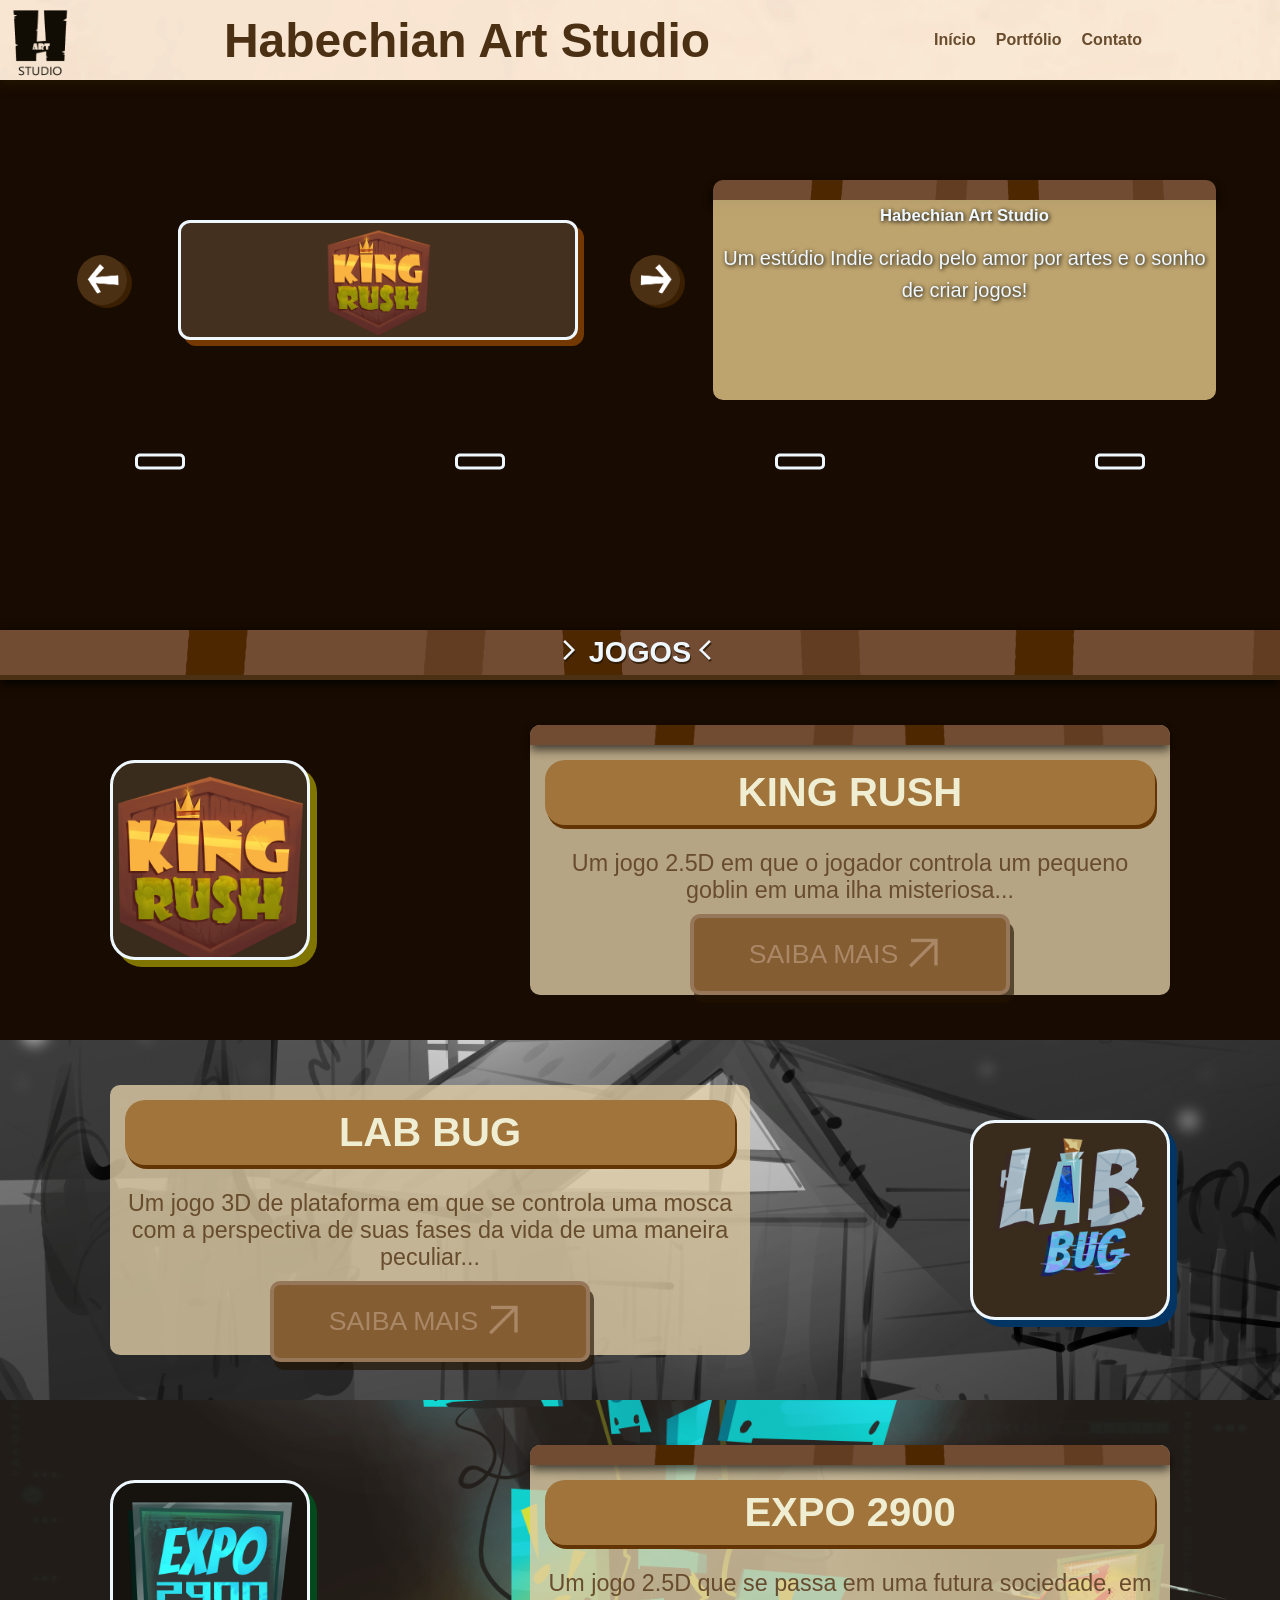
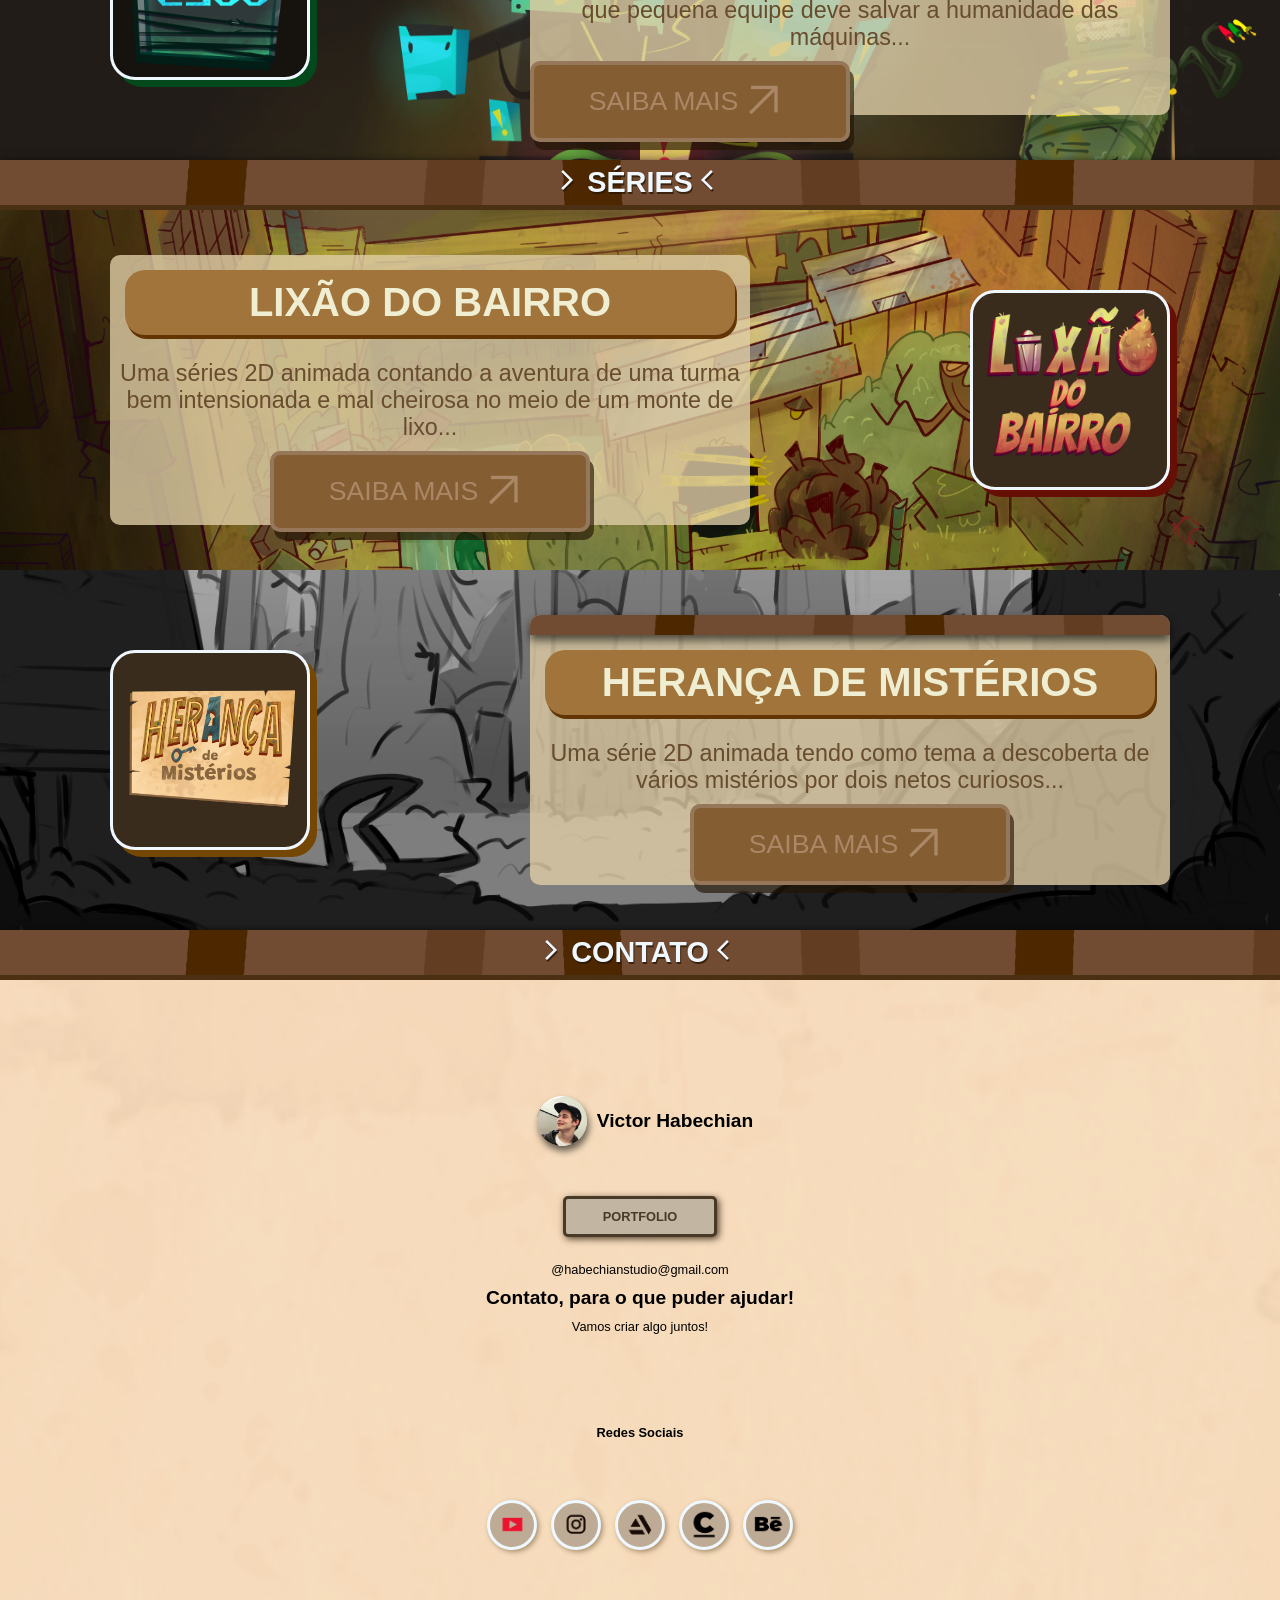
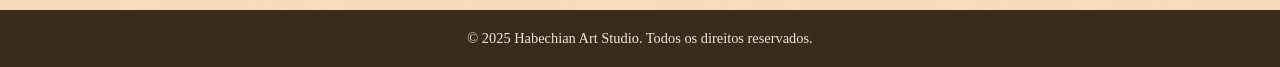
==== index.html @ 779953ff "Ajustando Link para Bihance" ====
<!DOCTYPE html>
<html lang="pt-BR">
<head>
    <meta charset="UTF-8">
    <meta name="viewport" content="width=device-width, initial-scale=1.0">
    <title>HabechianArtStudio</title>

    <link rel="shortcut icon" href="media/favicon/favicon.ico" type="image/x-icon">
    
    <link href="https://fonts.googleapis.com/css2?family=Material+Symbols+Outlined" rel="stylesheet" />

    <link rel="stylesheet" href="css/index.css">
</head>


<body>
<header id="iheader">
    <div class="logo-img-link">
        <a href="#intro" class="logo-img-link">
            <div class="logo-img"></div>
        </a>
        
    </div>
    <p><a href="#intro">Habechian Art Studio</a></p>

    <ul class="menu-list">
        <li>
            <a href="#intro">Início</a>
        </li>
        <li>
            <a href="#portfolio">Portfólio</a>
        </li>
        <li>
            <a href="#contato">Contato</a>
        </li>
    </ul>

    
    

</header>

<main>  
        
        <section id="intro" class="intro">
            <div class="navigation-div">
                
                
                

                
                

                <div class="main-content">
                
                    <div class="logo-button-div">
                        <div class="initial-button-img" onclick="mudarFundoEsquerda()">
                            
                        </div>

                        <div class="main-image-container">
                            <a href="html/PagKR.html" class="main-image-link" id="top-link">
                                <div class="main-image-logo" id="parallax-img">
                                    <!-- imagem principal das logos que ficam alterando -->
                                </div>
                                

                
                            </a>
                            
                        </div>
                        
                
                        <div class="final-button-img" onclick="mudarFundoDireita()">
                        </div>
                        
                    </div>
                    
                    <div class="text-block-main">
                        <div class="main-separacao" >
                
                        </div>
                        <div class="main-descricao">
                            <h1>Habechian Art Studio</h1>
                            <p>Um estúdio Indie criado pelo amor por artes e o sonho de criar jogos!</p>
                        </div>
                        
                
                    </div>
                    
                </div>
                
                
                <div class="navigation-manual">
                    <label for="radio1" class="manual-btn"></label>
                    <label for="radio2" class="manual-btn"></label>
                    <label for="radio3" class="manual-btn"></label>
                    <label for="radio4" class="manual-btn"></label>
                </div>

                <div class="navigation-auto">
                    <div class="auto-btn1"></div>
                    <div class="auto-btn2"></div>
                    <div class="auto-btn3"></div>
                    <div class="auto-btn4"></div>
                </div>
                
                

            </div>
            
            <div class="carousel-container">
                <div class="carousel-track">
                    <input type="radio" name="radio-btn" id="radio1">
                    <input type="radio" name="radio-btn" id="radio2">
                    <input type="radio" name="radio-btn" id="radio3">
                    <input type="radio" name="radio-btn" id="radio4">

                    <div class=" slide first"><img src="media/jogos/KR/concept/1.png" alt="Fundo 1" id="Fundo1"></div>
                    <div class=" slide"><img src="media/jogos/KR/concept/2.png" alt="Fundo 2" id="Fundo2"></div>
                    <div class=" slide"><img src="media/jogos/KR/concept/3.png" alt="Fundo 3" id="Fundo3"></div>
                    <div class=" slide"><img src="media/jogos/KR/concept/4.png" alt="Fundo 4" id="Fundo4"></div>
                </div>

                
            </div>
            
            
            
            </section>
        </section>
    
        <section id="portfolio" class="separar-section text-shadow-pop-top">
            <h1> <span class="material-symbols-outlined">
                arrow_forward_ios
                </span> 
                JOGOS 
                <span class="material-symbols-outlined">
                arrow_back_ios
                </span> 
            </h1>
        </section>

        <section class="game-section kingrush-div">
            
            
            <a href="html/PagKR.html" class="kingrush-img" >
                
            </a>
            <div class="kingrush-descricao-div main-descricao-2">
                <div class="main-separacao-2"></div>
                <h2>KING RUSH</h2>
                <p>Um jogo 2.5D em que o jogador controla um pequeno goblin em uma ilha misteriosa...</p>
                <a href="html/PagKR.html">SAIBA MAIS <span class="material-symbols-outlined" style="font-size: 2em;">arrow_outward</span></a>
            </div>
            
        </section>

        <section class="game-section labbug-div">
            
                <div class="labbug-descricao-div main-descricao-2">
                    <div class="main-separacao-2"></div>
                    <h2>LAB BUG</h2>
                    <p>Um jogo 3D de plataforma em que se controla uma mosca com a perspectiva de suas fases da vida de uma maneira peculiar... </p>
                    <a href="html/PagLabBug.html">SAIBA MAIS <span class="material-symbols-outlined" style="font-size: 2em;">arrow_outward</span></a>
                </div>
                <a href="html/PagLabBug.html" class="labbug-img" >
                
                </a>
            
        </section>

        <section class="game-section expo2900-div">
    
            <!--<h1>Expo 2900</h1>-->
            
            <a href="html/PagExpo2900.html" class="expo2900-img " >
                
            </a>
            <div class="expo2900-descricao-div main-descricao-2">
                <div class="main-separacao-2"></div>
                
                <h2>EXPO 2900</h2>
                <p>Um jogo 2.5D que se passa em uma futura sociedade, em que pequena equipe deve salvar a humanidade das máquinas...</p>
                <a href="html/PagExpo2900.html">SAIBA MAIS <span class="material-symbols-outlined" style="font-size: 2em;">arrow_outward</span></a>
                
            </div>
        
    
        </section>


        <section class="separar-section text-shadow-pop-top">
            <h1> 
                <span class="material-symbols-outlined">
                arrow_forward_ios
                </span> 
                SÉRIES 
                <span class="material-symbols-outlined">
                arrow_back_ios
                </span> 
            </h1>
        </section>

        <section class="serie-section lixaodobairro-div">
            
            <div class="lixaodobairro-descricao-div main-descricao-2">
                <div class="main-separacao-2"></div>
                <h2>LIXÃO DO BAIRRO</h2>
                <p>Uma séries 2D animada contando a aventura de uma turma bem intensionada e mal cheirosa no meio de um monte de lixo...</p>
                <a href="html/PagLixBairro.html">SAIBA MAIS <span class="material-symbols-outlined" style="font-size: 2em;">arrow_outward</span></a>
            </div>

            <a href="html/PagLixBairro.html" class="lixaodobairro-img" >
                
            </a>
            
    
        </section>

        <section class="serie-section herancademisterios-div">
            
            <a href="html/PagHerMist.html" class="herancademisterios-img">
                
            </a>
            <div class="herancademisterios-descricao-div main-descricao-2">
                <div class="main-separacao-2"></div>
                <h2>HERANÇA DE MISTÉRIOS</h2>
                <p>Uma série 2D animada tendo como tema a descoberta de vários mistérios por dois netos curiosos...</p>
                <a href="html/PagHerMist.html">SAIBA MAIS <span class="material-symbols-outlined" style="font-size: 2em;">arrow_outward</span></a>
            </div>
            
    
        </section>

        <section id="contato" class="separar-section text-shadow-pop-top">
            <h1> 
                <span class="material-symbols-outlined">
                arrow_forward_ios
                </span> 
                CONTATO 
                <span class="material-symbols-outlined">
                arrow_back_ios
                </span> 
            </h1>
        </section>
    
        <section id="final">
            <div class="final-div">
                
                <div class="name-photo-div">
                    <h1>Victor Habechian</h1>
                    <div class="imagem-portfolio"></div>
                </div>
                <a href="html/portfolio.html" class="button-portfolio"><strong>PORTFOLIO</strong></a>
                <div>
                    
                    <p>@habechianstudio@gmail.com</p>
                    <h2>Contato, para o que puder ajudar!</h2>
                    <p>Vamos criar algo juntos!</p>
                </div>
            </div>
            <p><strong>Redes Sociais</strong></p>

            <div class=" social-icon-div">
                <a href="https://www.youtube.com/@HabechianArtStudio" target="_blank" class="social-icon-img">
                    <div class="youtube-img"></div>
                </a>
                <a href="https://www.instagram.com/habechian.arte/?hl=pt-br" target="_blank" class="social-icon-img">
                    <div class="instagram-img"></div>
                </a>
                <a href="https://victorhabechian.artstation.com/" target="_blank" class="social-icon-img">
                    <div class="artstation-img"></div>
                </a>
                <a href="https://cara.app/habechianarte" target="_blank" class="social-icon-img">
                    <div class="caraapp-img"></div>
                </a>
                <a href="https://www.behance.net/habechianarte" target="_blank" class="social-icon-img">
                    <div class="bihance-img"></div>
                </a>
            </div>
    
        </section>
</main>

    <footer class="footer">
        © 2025 Habechian Art Studio. Todos os direitos reservados.
    </footer>

    <script src="js/index.js" async></script>
</body>



</html>
---- css/index.css ----
@charset "UTF-8";

@font-face {
    /* 1. Nome que você usará para chamar a fonte no CSS */
    font-family: 'Grandstander'; 
    
    /* 2. Caminho para o arquivo da fonte */
    src: url('../fonts/Grandstander/Grandstander-VariableFont_wght.ttf') format('ttf');
         
    
    /* 3. (Opcional) Define a espessura da fonte (se for um arquivo específico) */
    font-weight: normal; 
    
    /* 4. (Opcional) Define o estilo da fonte (normal ou italic) */
    font-style: normal;
}


* {
    padding: 0;
    margin: 0;
    box-sizing: border-box;
}

:root {
    --cor-fundo: rgb(24, 11, 1);
    --cor-fundo-descricao: #eed08ec4;
}

html {
    scroll-behavior: smooth;
}

header {
    z-index: 10;
    font-family: Verdana, Geneva, Tahoma, sans-serif;
    font-weight: 700;
    position: fixed;
    width: 100vw;
    height: 50px;
    display: flex;
    justify-content: space-between;
    padding-right: 10%;
    align-items: center;
    box-shadow: 0px 5px 10px rgba(39, 26, 1, 0.685);
    background-image: url(../media/backgroundimages/BG_claro.png);
}

header a {
    text-decoration: none;
    color: #4b3014;
}

header p {
    font-family: 'Grandstander','Franklin Gothic Medium', 'Arial Narrow', Arial, sans-serif;
    font-size: 1em;
}

main {
    text-align: center;
}

body {
    background-color: var(--cor-fundo);

}

p {
    padding: 10px;
}

section {
    height: 60vh;
    font-family: Verdana, Geneva, Tahoma, sans-serif;
    
}


.game-section {
    height: 40vh;
    
    transition: height 1s;
}

.serie-section {
    height: 40vh;
    
    transition: height 1s;
}


.kingrush-div {
    display: flex;
    flex-flow: row nowrap;
    align-content: space-around;
    justify-content: space-around;
    background-image: url(../media/jogos/KR/concept/3.png);
    background-size: cover;
    background-position: center;
}

.kingrush-descricao-div {
    background-color: #c5dee777;
    border-radius: 15px;
    align-self: center;
    height: 40%;
}

.kingrush-descricao-div h2 {
    margin: 10px;
    font-size: 3em;
}

.kingrush-img {
    width: 150px;
    height: 150px;
    background-color: #3a2c1d;
    align-self: center;
    background-size: cover;
    background-image: url(../media/jogos/KR/LOGO.png);
    box-shadow: 7px 7px 0px rgb(129, 117, 2);
    border-radius: 25px;
    border: solid 3px aliceblue; 
    transition: all 0.3s;
}

.kingrush-img:hover {
    transform: scale(1.3);
}

.labbug-div {
    display: flex;
    flex-flow: row nowrap;
    align-content: space-around;
    justify-content: space-around;
    background-image: url(../media/jogos/LB/concept/1.png);
    background-size: cover;
    background-position: center;
}

.labbug-descricao-div {
    background-color: #c5dee777;
    border-radius: 15px;
    height: 30%;
    align-self: center;
}

.labbug-img {
    width: 150px;
    height: 150px;
    background-color: #3a2c1d;
    align-self: center;
    background-size: cover;
    background-image: url(../media/jogos/LB/LOGO_2.png);
    box-shadow: 7px 7px 0px rgb(3, 53, 100);
    border-radius: 25px;
    border: solid 3px aliceblue;

    transition: all 0.3s;
}

.labbug-img:hover {
    transform: scale(1.3);
}

.expo2900-div {
    display: flex;
    flex-flow: row nowrap;
    align-content: center;
    justify-content: center;
    background-image: url(../media/jogos/EXPO2900/concept/1.png);
    background-size: cover;
    background-position: right;
    
}

.expo2900-div div {
    align-self: center;
    color: aliceblue;
    
}

.expo2900-descricao-div {
    background-color: var(--cor-fundo-descricao);
    border-radius: 15px;
    height: 40%;
    width: 40%;
}

.expo2900-img {
    width: 150px;
    height: 150px;
    background-color: #16130f;
    align-self: center;
    background-size: cover;
    background-image: url(../media/jogos/EXPO2900/LOGO.png);
    box-shadow: 7px 7px 0px rgb(4, 73, 27);
    border-radius: 25px;
    border: solid 3px aliceblue;


    transition: all 0.3s;
}

.expo2900-img:hover {
    transform: scale(1.3);
    
}


.lixaodobairro-div {
    display: flex;
    flex-flow: row nowrap;
    align-content: space-around;
    justify-content: space-around;
    background-image: url(../media/series/LB/concept/1.png);
    background-size: cover;
    background-position: center;
}

.lixaodobairro-descricao-div {
    border-radius: 15px;
    height: 30%;
    align-self: center;
}

.lixaodobairro-img {
    width: 150px;
    height: 150px;
    background-color: #3a2c1d;
    align-self: center;
    background-size: cover;
    background-image: url(../media/series/LB/LOGO.png);
    box-shadow: 7px 7px 0px rgb(102, 15, 4);
    border-radius: 25px;
    border: solid 3px aliceblue;

    transition: all 0.3s;
}

.lixaodobairro-img:hover {
    transform: scale(1.3);
}

.herancademisterios-div {
    display: flex;
    flex-flow: row nowrap;
    align-content: space-around;
    justify-content: space-around;
    background-image: url(../media/series/HM/concept/1.png);
    background-position: bottom;
    background-size: cover;

}

.herancademisterios-img {
    width: 150px;
    height: 150px;
    background-color: #3a2c1d;
    align-self: center;
    background-size: contain;
    background-position: center;
    background-repeat: no-repeat;
    background-image: url(../media/series/HM/LOGO.png);
    box-shadow: 7px 7px 0px rgb(116, 71, 4);
    border-radius: 25px;
    border: solid 3px aliceblue;


    transition: all 0.3s;
}

.herancademisterios-img:hover {
    transform: scale(1.3);
}

/* Adicionando transição explícita para o Parallax */
#parallax-img {
    max-width: 950px;
    max-height: 300px;
    transition: transform 0.3s ease-out, opacity 0.3s ease-out; 
    zoom: 120%;
    align-self: center;
    justify-content: center;
    align-content: center;
    min-height: 100px;
    min-width: 100px;
    width: 100%;
    margin:auto;
    background-color: #44301e;
    border-radius: 10px;
    
    
    background-size: contain !important; /* 'contain' garante que a imagem inteira seja visível */
    background-repeat: no-repeat !important; 
    background-position: center bottom !important; /* Centraliza melhor a imagem */

    transition: all .3s;


}

#parallax-img:hover {
    background-color: #ac835d;
}


.animate-on-scroll {
    opacity: 0; 
    transform: translateY(80px) rotate(3deg) scale(0.9); 
    transition: opacity 0.3s ease-out, transform 0.8s ease-out;
    text-align: center;
    align-content: center;
}

.animate-on-scroll.is-visible {
    opacity: 1;
    transform: translateY(0) rotate(0deg) scale(1);
    text-align: center;
    padding: center;
}

.initial-button-img {
    height: 50px;
    width: 50px;
    background-image: url(../media/interface/Seta_2.png);
    background-color: #4b3014;
    background-size: cover;
    border-radius: 50%;
    box-shadow: 5px 3px 0px #3a1f02;
    align-self: center;

    transition: transform 0.3s;
}

.initial-button-img:hover {
    transform: scale(1.1);
    border: solid 2px aliceblue;
    background-color: #a77949;
    cursor: pointer;
}

.final-button-img {
    height: 50px;
    width: 50px;
    background-image: url(../media/interface/Seta.png);
    background-size: cover;
    background-color: #4b3014;
    border-radius: 50%;
    box-shadow: 5px 3px 0px #3a1f02;
    align-self: center;

    transition: transform 0.3s;
}

.final-button-img:hover {
    transform: scale(1.1);
    border: solid 2px aliceblue;
    background-color: #a77949;
    cursor: pointer;
}


menu#menu-section {
    background-image: url(../media/backgroundimages/BG_escuro.png);
    height: 10vh;
    display: none;
    flex-flow: row nowrap;
    align-items: end;
    align-content: space-between;
    justify-content: space-between;
}

menu#menu-section > ul {
    list-style: none;
    padding: 10px;
    margin: 5px 5px;
}

.navigatio-div {
    display: flex;
    align-content: center;
    justify-content: center;
}

.navigation-manual {
    
    display: flex;
    translate: 0px 1.5vh;
    align-self: center;
    justify-self: center;
    position: relative;
    width: 100%;
    height: 25px;
    flex-flow: row nowrap;
    flex-shrink: 0;
    justify-content: center;
    align-content: center;
    align-items: center;
    justify-items: center;

    
    
    

}

.manual-btn {
    border: solid 2px aliceblue;
    align-self: center;
    align-items: center;
    justify-content: center;
    align-content: center;
    padding: 5px;
    cursor: pointer;
    border-radius: 10px;
    height: 10%;
    margin: 0 auto;
    

    transition: all 0.5s;
}


.manual-btn:hover {
    background-color: aliceblue;
}

.navigation-auto {
    
    display: flex;
    translate: 0px 1.5vh;
    align-self: center;
    justify-self: center;
    position: relative;
    width: 100%;
    height: 25px;
    flex-flow: row nowrap;
    flex-shrink: 0;
    justify-content: center;
    align-content: center;
    align-items: center;
    justify-items: center;

    
    
    

}

section#intro {
    font-family: 'Grandstander', 'Arial', 'Verdana';
    height: 70vh;
    display: flex;
    flex-flow: column-reverse nowrap;
    align-content: space-around;
    justify-content: space-around;
    align-self: center;
    flex-grow: 0;
    flex-shrink: 1;
    background-size: cover;
    background-repeat: no-repeat;
    background-position: center;
    
}

section#intro input {
    display: none;
}

.logo-button-div {
    display: flex;
    flex-flow: row nowrap;
    align-content: space-around;
    justify-content: space-around;
}

.main-content {
    padding-bottom: 20px;
    display: flex;
    flex-flow: column nowrap;
    align-content: space-around;
    justify-content: space-around;
    flex-grow: 0;
    flex-shrink: 0;
    padding-right: 5vw;
    padding-left: 5vw;
}

.logo-button-div{
    display: flex;
    flex-flow: row nowrap;
    align-content: space-around;
    justify-content: space-around;
}

.main-separacao {
    
    align-self: center;
    height: 20px;
    background-image: url(../media/backgroundimages/BG_madeira.png);
    box-shadow: 0px 5px 10px black;
    background-size: 200%;
    border-radius: 10px 10px 0px 0px ;
    background-repeat: no-repeat;
}

.main-separacao-2 {
    width: 100%;
    align-self: center;
    height: 20px;
    background-image: url(../media/backgroundimages/BG_madeira.png);
    box-shadow: 0px 5px 10px rgba(0, 0, 0, 0.63);
    background-size: 200%;
    border-radius: 10px 10px 0px 0px;
    background-repeat: no-repeat;
}




.main-descricao {
    font-family: 'Grandstander', 'Arial', 'Verdana';
    line-height: 2rem;
    flex-grow: 0;
    flex-shrink: 1;
    color: aliceblue;
    text-shadow: 1px 1px 4px black;
    font-size: smaller;
    /* text-shadow: 1px 1px 1px rgba(0, 0, 0, 0.705); */
    border-radius: 0px 0px 10px 10px;
    height: 200px;
    align-self: center;
    background-color: #eed08ec4;
}


.main-descricao-2 {
    display: flex;
    flex-flow: column nowrap;
    flex-grow: 0;
    flex-shrink: 1;
    color: aliceblue;
    
    font-size: smaller;
    /* text-shadow: 1px 1px 1px rgba(0, 0, 0, 0.705); */
    border-radius: 10px 10px 10px 10px;
    height: 75%;
    width: 50%;
    align-self: center;
    background-color: #dfcda6cb;
    font-family: 'Grandstander', 'Arial', 'Verdana';;
}

.main-descricao-2 a {
    font-size: 2em;
    align-items: center;
    justify-content: center;
    align-content: center;
    display: flex;
    align-self: center;
    justify-self: center;
    width: 50%;
    text-decoration: none;
    color: rgb(170, 135, 102);
    background-color: #855d33;
    border: solid 4px rgb(151, 119, 89);
    padding: 10px;
    border-radius: 10px;
    box-shadow: 4px 8px 0px #221303a4;

    transition: all 0.5s;
}

.main-descricao-2 a:hover {
    border: solid 4px aliceblue;
    box-shadow: 10px 15px 0px #221303a4;
    font-size: 2.2em;
    color: aliceblue;
    background-color: #a0743b;
    transform: scale(1.05);
}



.main-descricao-2 h2 {
    color: #f0eed2;
    padding: 10px;
    background-color: #a0743b;
    box-shadow: 2px 4px 0px #643504;
    border-radius: 20px;
    margin: 15px;
    font-size: 3em;
}

.main-descricao-2 p {
    color: #684c2e;
    font-family: 'Grandstander ExtraBold', 'Grandstander', 'Arial', 'Verdana';
    font-size: 1.75em;
}



.main-descricao p {
    font-size: 1.8em;
}

.text-block-main {
    font-family: Verdana, Geneva, Tahoma, sans-serif;
    align-self: center;
    font-size: smaller;
    width: 70vw;
    height: 200px;
    
    
}

/*Lista do cabeçalho - menu*/
.menu-list {
    display: flex;
    list-style: none;
    align-content: space-between;
    
}


ul.menu-list > li {
    margin: 5px;
    padding: 5px;
    border-radius: 6px;

    transition: translate 0.3s;
    
}

.menu-list a {
    color: #684c2e;
    text-decoration: none;
}

ul.menu-list > li:hover {
    translate: 0px -5px;
    cursor: pointer;
}

.main-image-logo {
    background-position: center;
    background-repeat: no-repeat;
    background-image: url(../media/jogos/KR/LOGO.png);
    border: solid 3px aliceblue;
    border-radius: 10px;
    background-color: #251911;
    box-shadow: 5px 5px 0px rgb(116, 57, 2);
    
    
}



a.main-image-link {
    margin: 25px;
    align-self: center;
    display: flex;
    flex-grow: 0;
    flex-shrink: 1;
    align-content: center;
    justify-content: center;

    transition: transform 1s, translate 0s 1s ease;
}

a.main-image-link:hover {
    transform: scale(1.2);
    
}

.main-image-container {
    display: flex;
    justify-content: center;
    align-content: center;
}

/* SECAO DE SEPARAR AS SECTIONS DE GAMES E SERIES*/
.separar-section {
    font-family: 'Grandstander','Grandstander ExtraBold', 'Arial', 'Verdana';
    color: aliceblue;
    display: flex;
    text-align: center;
    text-justify: center;
    justify-content: center;
    align-content: center;
    border-bottom: solid 5px #4b3014;
    height: 50px;
    background-image: url(../media/backgroundimages/BG_madeira.png);
    background-size: 150%;
    box-shadow: 0px 3px 10px black;
}

.separar-section h1 {
    align-self: center;
    font-size: 1.8em;
    text-shadow: 1px 2px 0px rgba(39, 22, 2, 0.753);
    width: 55vw;
}

.social-icon-link {
    
    border-radius: 50%;
    width: 50px;
    height: 50px;
    box-shadow: 2px 2px 5px rgba(59, 39, 2, 0.411);
    transition: translate 1s, box-shadow 0.5s;
}

.social-icon-img:hover {
    border-radius: 50%;
    translate: 0px -5px;
    box-shadow: 2px 2px 10px rgba(37, 25, 1, 0.808);
    background-color: #ddc9b3;
}

.social-icon-img {
    border: solid 3px aliceblue;
    height: 100%;
    width: 100%;
    transition: translate 0.3s;
}

a.button-portfolio {
    color: rgb(73, 58, 40);
    text-align: center;
    width: 50%;
    align-self: center;
    text-decoration: none;
    background-color: #c2b5a1;
    padding: 10px;
    border-radius: 5px;
    border: solid 3px rgb(73, 58, 40);
    box-shadow: 2px 2px 7px rgba(31, 15, 1, 0.753);

    transition: translate 0.5s, box-shadow 0.5s;

}

a.button-portfolio:hover {
    translate: 0px -3px;
    transform: scale(1, 1.05);
    border: solid 3px aliceblue;
    box-shadow: 2px 2px 7px rgba(31, 15, 1, 0.911);
    color: aliceblue;
    background-color: #a17546;

}

.imagem-portfolio {
    align-self: center;
    height: 50px;
    width: 50px;
    aspect-ratio: 1;
    margin: 10px;
    padding: 15px;
    background-image: url(../media/portfolio/Foto_Perfil_Insta.jpg);
    background-repeat: no-repeat;
    position: relative;
    background-size: cover;
    border-radius: 50%;
    box-shadow: 2px 5px 7px rgba(0, 0, 0, 0.582);
}

.social-icon-div {
    width: 25vw;
    margin: 50px;
    display: flex;
    flex-flow: row nowrap;
    justify-content: space-around;
    align-content: space-around;
    align-items: center;
    justify-items: center;
    
}

.social-icon-div > a {
    width: 50px;
    height: 50px;
    align-self: flex-start;
    background-color: #beab95;
    border-radius: 50%;
    box-shadow: 2px 2px 5px rgba(59, 39, 2, 0.411);
}

.youtube-img {    
    width: 100%;
    height: 100%;
    background-size: 70%;
    background-position: center;
    
    
    background-image: url(../media/linklogos/Youtube_Logo.png);
    background-repeat: no-repeat;
}

.instagram-img {    
    width: 100%;
    height: 100%;
    background-size: 70%;
    background-position: center;
    
    background-image: url(../media/linklogos/Instagram_Logo.png);
    background-repeat: no-repeat;
}

.artstation-img {    
    width: 100%;
    height: 100%;
    background-size: 70%;
    background-position: center;
    
    background-image: url(../media/linklogos/Artstation_Logo.png);
    background-repeat: no-repeat;
}

.caraapp-img {    
    width: 100%;
    height: 100%;
    background-size: 70%;
    background-position: center;
    
    background-image: url(../media/linklogos/Cara_Logo_2.png);
    background-repeat: no-repeat;
}

.bihance-img {
    width: 100%;
    height: 100%;
    background-size: 70%;
    background-position: center;
    
    background-image: url(../media/linklogos/Bihance_Logo.png);
    background-repeat: no-repeat;
}

.logo-img {    
    position: fixed;
    top: 0;
    width: 50px;
    height: 50px;
    background-size: 100%;
    background-image: url(../media/favicon/android-chrome-192x192.png);
    background-repeat: no-repeat;
}

.logo-img-link {    
    height: 10px;
    width: 10px;
    
}

section#final {
    padding-top: 10px;
    padding-bottom: 10px;
    font-family: Verdana, Geneva, Tahoma, sans-serif;
    font-size: 0.8em;
    height: 70vh;
    background-image: url(../media/backgroundimages/BG_escuro.png);
    display: flex;
    flex-flow: column nowrap;
    justify-content: center;
    align-content: center;
    align-items: center;
    justify-items: center;
}

.name-photo-div {
    text-align: center;
    text-justify: center;
    align-items: center;
    display: flex;
    flex-flow: row-reverse nowrap;
    align-content: center;
    justify-content: center;
}

.final-div {
    font-family: 'Grandstander', 'Arial', 'Verdana';
    align-items: center;
    align-content: flex-end;
    text-align: center;
    text-justify: center;
    height: 60vh;
    width: 60vw;
    display: flex;
    flex-flow: column nowrap;
    align-content: center;
    justify-content: center;
}

.final-div h1 {
    text-align: justify;
}

.footer {
            text-align: center;
            padding: 20px;
            background-color: #3a2c1d;
            color: #f1e6d6;
            font-size: 0.9rem;
        }

.carousel-container {
    width: 100%;
    height: 70vh;
    position: absolute;
    top: 0;
    left: 0;
    z-index: -1; /* Fica por baixo do hero-content */
    margin-right: 200px;
    overflow: hidden;
    
    
}

.carousel-track {
    height: 100%;
    width: 100vw;
    display: flex; 
    height: 70vh;
    /*translate: -101% 0;*/ 
    


    
    
    
    
    /* A largura será definida pelo JS */
    
    /* Transição suave para o movimento lateral */
    
}

.slide {
    width: 100%;
    position: relative;
    /*margin-right: -50%;*/
}

.slide img {
    display: flex;
    flex-flow: row nowrap;
    flex-grow: 0;
    flex-shrink: 0;
}




.carousel-track img {
    /* Cada imagem ocupa 100% da largura do contêiner visível */
    width: 100vw; 
    height: 70vh;
    object-fit: cover;
    flex-shrink: 0; /* Impede que a imagem encolha */
    
    
    
}   

#radio1:checked ~ .first {
    margin-left: 0;
}

#radio2:checked ~ .first {
    margin-left: -100vw;
}

#radio3:checked ~ .first {
    margin-left: -200vw;
}

#radio4:checked ~ .first {
    margin-left: -300vw;
}

/* QUANDO FICAR PEQUENO */

@media  (max-width: 1080px) {
    .menu-list {
        
        display: none;
        
    }

    .social-icon-div {
        width: 70vw;
        padding-bottom: 25px;
    }

    .expo2900-descricao-div {
        display: none;
    }

    .expo2900-div div {
    height: 0px;
    width: 0px;

    }

    .herancademisterios-descricao-div {
        display: none;
    }

    .lixaodobairro-descricao-div {
        display: none;
    }

    .labbug-descricao-div {
        display: none;
    }

    .kingrush-descricao-div {
        display: none;
    }

    .final-div {
        justify-content: flex-end;
    }

    .initial-button-img {
        display: none;
    }

    .final-button-img {
        display: none;
    }
    

   
}

/* QUANDO FICAR GRANDE */
@media  (min-width: 1080px) {
    header {
        height: 80px;
    }

    header p {
    font-size: 3em;
}

    .manual-btn {
    border-radius: 5px;
    border: solid 3px aliceblue;
    width: 50px;

    transition: all 1s;
    }

    .name-photo-div {
        padding: 25px;
    }
    
    .button-portfolio {
        margin: 15px;
    }

    .main-image-link {
        width: 400px;
    }

    .logo-button-div {
        width: 50vw;
        height: 30vh;
    }

    .text-block-main {
    width: 40vw;
    
    
    
    }

    .logo-img {
        height: 80px;
        width: 80px;
    }

    a.button-portfolio {
        width: 20%;
    }

    .serie-section:hover {
    height: 50vh;
    
    }

    .game-section:hover {
    height:50vh;
    
    }

    .main-content {
        flex-flow: row nowrap;
        flex-grow: 0;
        flex-shrink: 1;
    }

    .text-block-main {
        margin-left: 20px;
    }

    .expo2900-img {
        width: 200px;
        height: 200px;
    }

    .herancademisterios-img {
        width: 200px;
        height: 200px;
    }

    .lixaodobairro-img {
        width: 200px;
        height: 200px;
    }

    .labbug-img {
        height: 200px;
        width: 200px;
    }

    .kingrush-img {
        width: 200px;
        height: 200px;
    }

    .expo2900-div {
        align-content: space-around;
        justify-content: space-around;
    }

    .expo2900-descricao-div {
        display: block;
    }

    
    
}

/*RESOLUÇÃO CELULAR DEITADO*/
@media (min-width: 700px) and (max-height: 420px) {
    .navigation-manual {
        translate: 0px -10vh;
    }

    .final-div {
        padding-top: 40vh;
        flex-flow: row nowrap;
        justify-content: flex-end;
        align-content: flex-end;
    }

    .name-photo-div {
        flex-flow: row-reverse nowrap;
        
    }

    a.button-portfolio {
        margin: 10px;
    }

    .social-icon-div {
        padding-bottom: 80px;
    }

    .main-content {
        flex-flow: row nowrap;
        flex-grow: 0;
        flex-shrink: 1;
    }

    .text-block-main {
        font-size: .6em;
        margin: 65px 10px 10px 10px;
    }
    .main-descricao {
        height: 40vh;
        
    }
}
*/
    




.text-shadow-pop-top {
	-webkit-animation: text-shadow-pop-top 0.6s both;
	        animation: text-shadow-pop-top 0.6s both;
}

/* ----------------------------------------------
 * Generated by Animista on 2025-10-26 18:30:29
 * Licensed under FreeBSD License.
 * See http://animista.net/license for more info. 
 * w: http://animista.net, t: @cssanimista
 * ---------------------------------------------- */

/**
 * ----------------------------------------
 * animation text-shadow-pop-top
 * ----------------------------------------
 */
@-webkit-keyframes text-shadow-pop-top {
  0% {
    text-shadow: 0 0 #555555, 0 0 #555555, 0 0 #555555, 0 0 #555555, 0 0 #555555, 0 0 #555555, 0 0 #555555, 0 0 #555555;
    -webkit-transform: translateY(0);
            transform: translateY(0);
  }
  100% {
    text-shadow: 0 -1px #555555, 0 -2px #555555, 0 -3px #555555, 0 -4px #555555, 0 -5px #555555, 0 -6px #555555, 0 -7px #555555, 0 -8px #555555;
    -webkit-transform: translateY(8px);
            transform: translateY(8px);
  }
}
@keyframes text-shadow-pop-top {
  0% {
    text-shadow: 0 0 #555555, 0 0 #555555, 0 0 #555555, 0 0 #555555, 0 0 #555555, 0 0 #555555, 0 0 #555555, 0 0 #555555;
    -webkit-transform: translateY(0);
            transform: translateY(0);
  }
  100% {
    text-shadow: 0 -1px #555555, 0 -2px #555555, 0 -3px #555555, 0 -4px #555555, 0 -5px #555555, 0 -6px #555555, 0 -7px #555555, 0 -8px #555555;
    -webkit-transform: translateY(8px);
            transform: translateY(8px);
  }
}
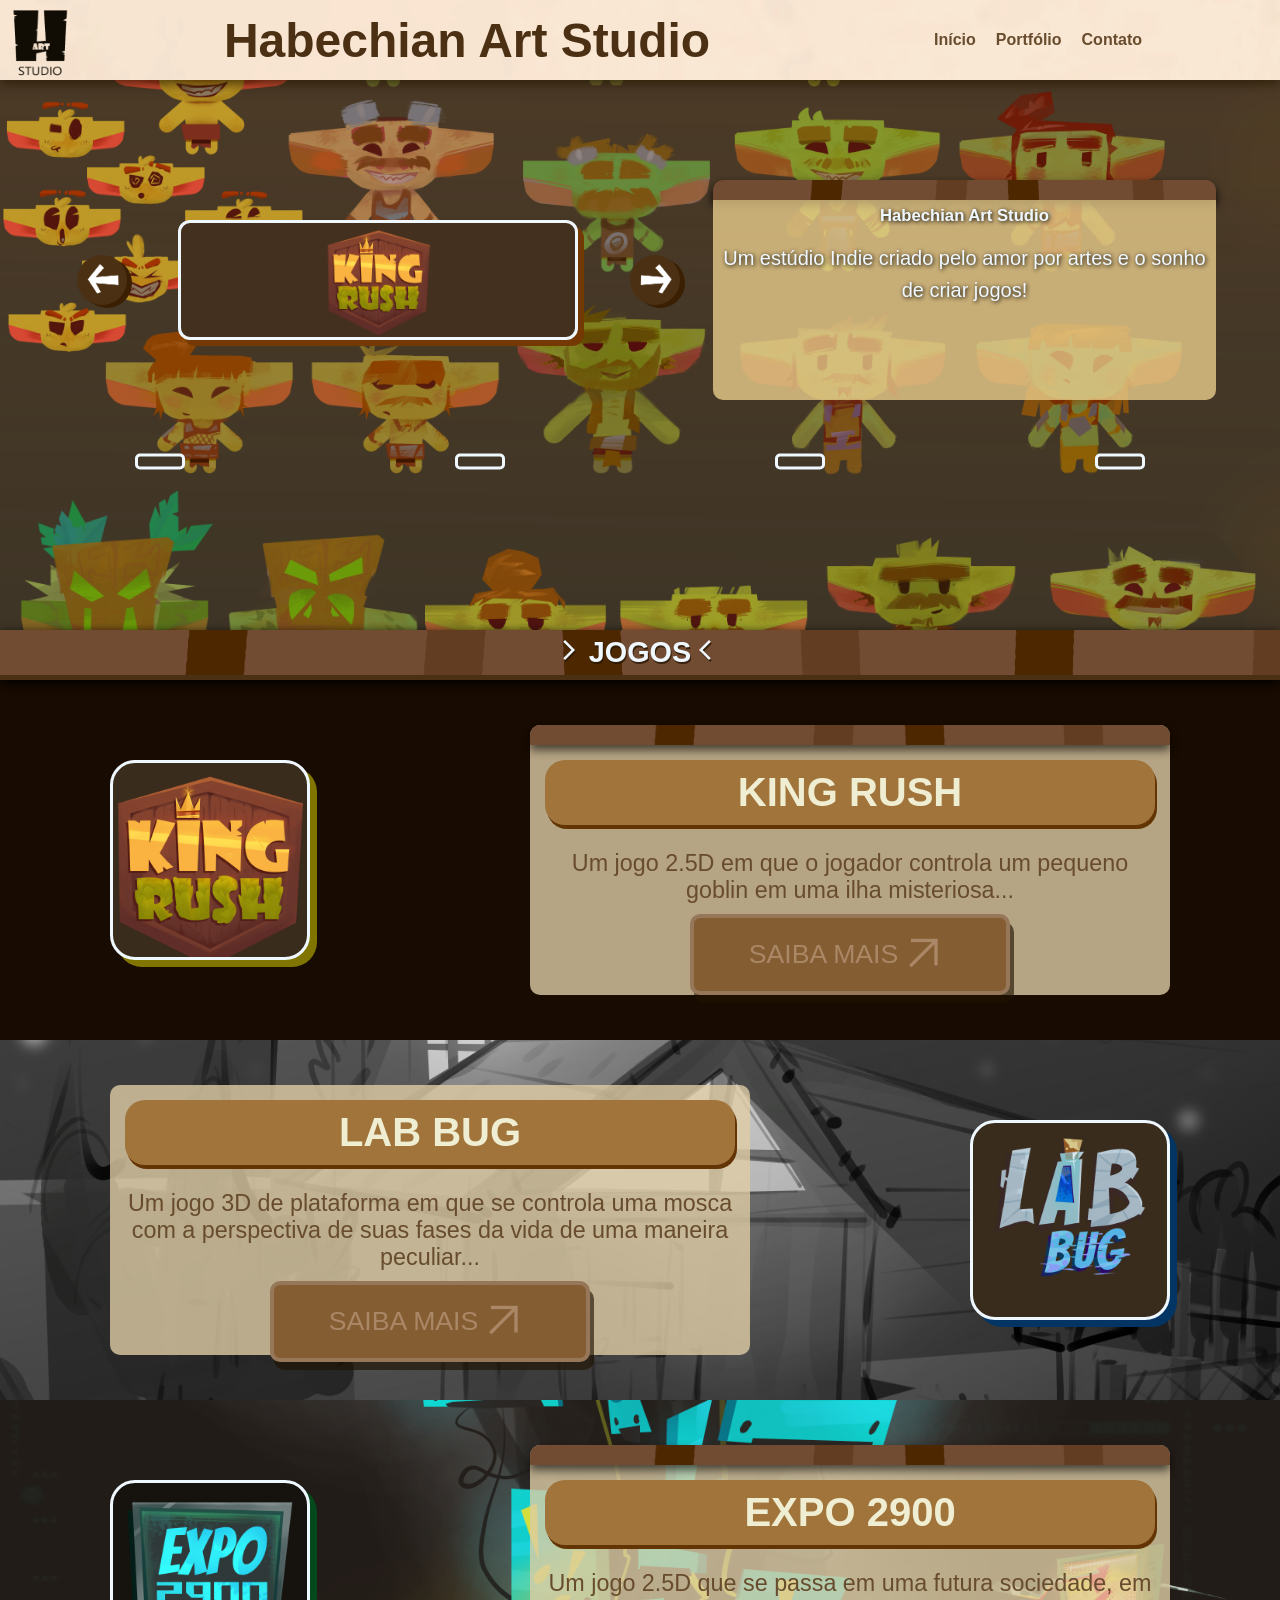
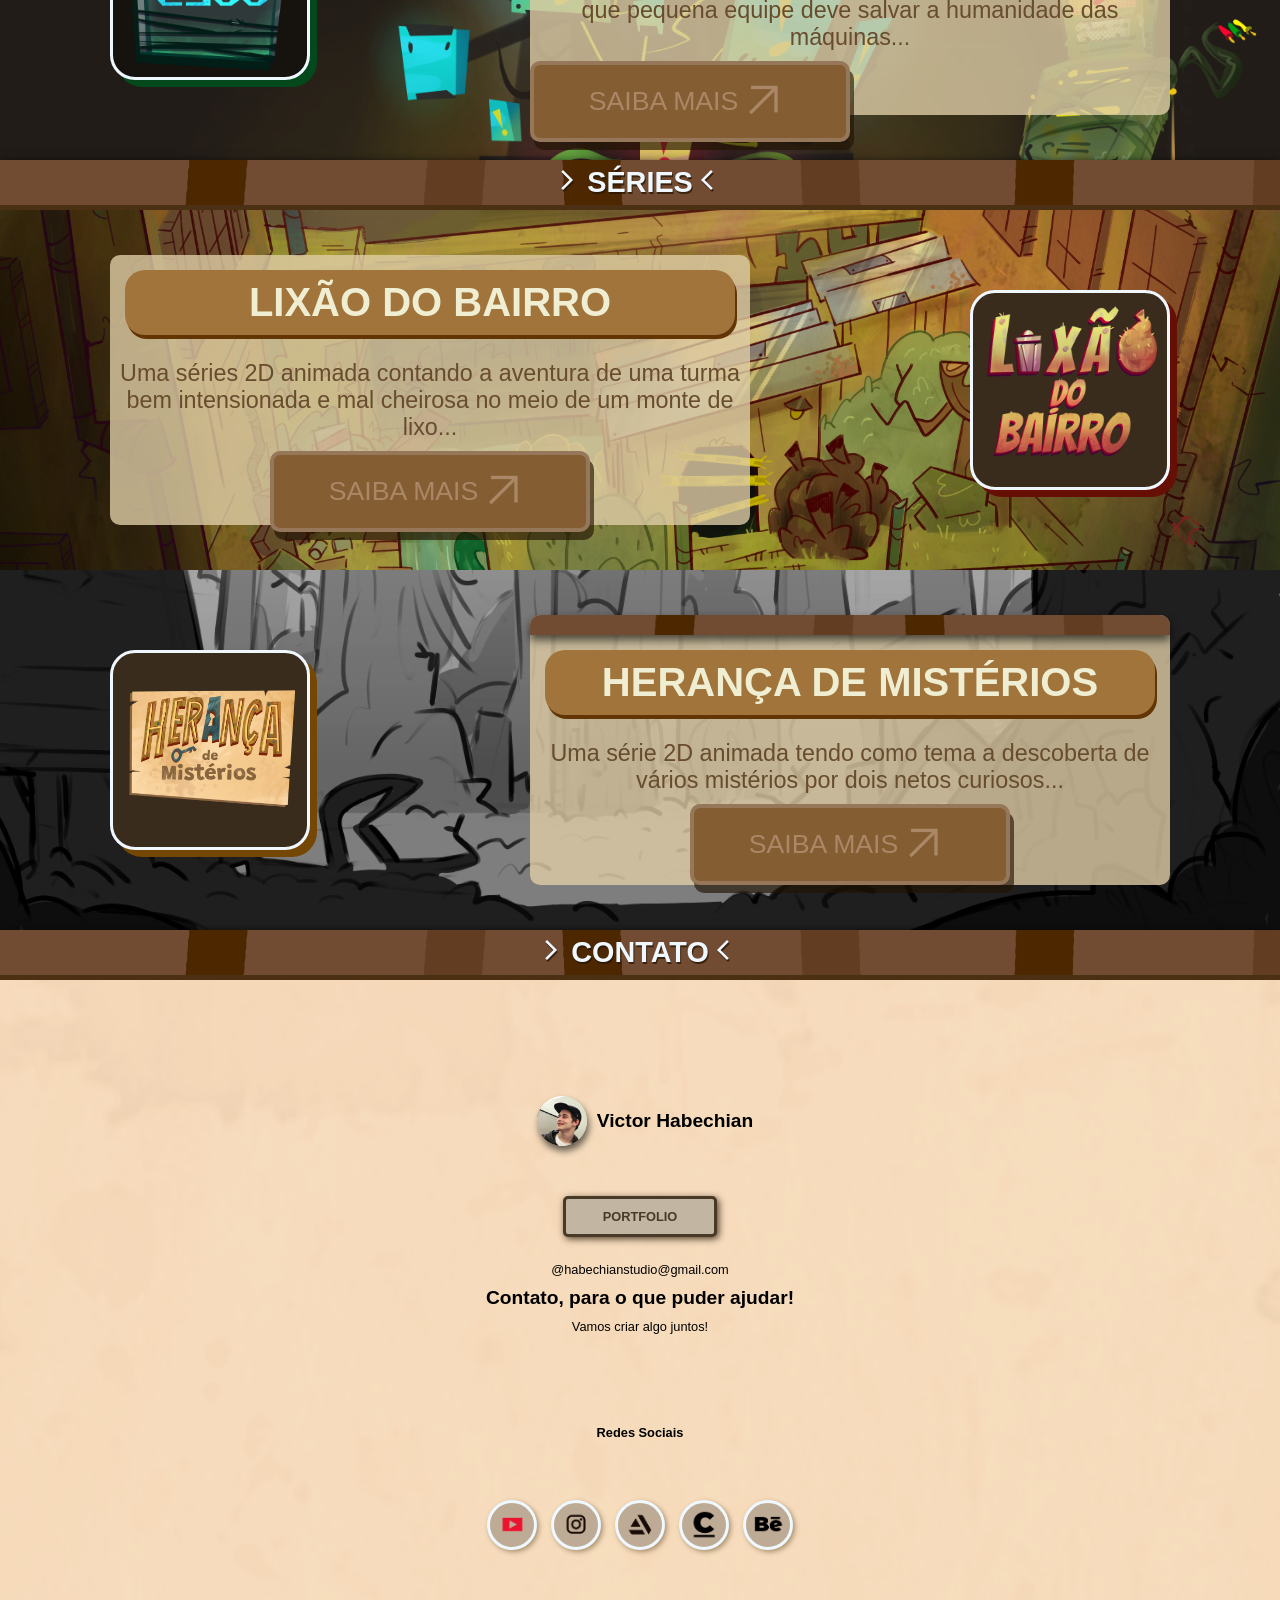
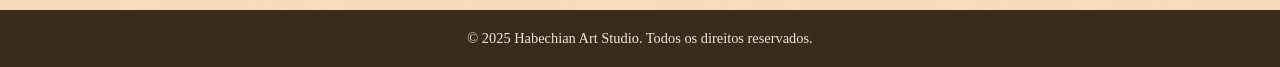
==== commit 69d98270: "Update index.html" ====
--- a/index.html
+++ b/index.html
@@ -275,7 +275,7 @@
                 <a href="https://cara.app/habechianarte" target="_blank" class="social-icon-img">
                     <div class="caraapp-img"></div>
                 </a>
-                <a href="https://www.behance.net/habechianarte" target="_blank" class="social-icon-img">
+                <a href="https://www.behance.net/habechianarte/projects" target="_blank" class="social-icon-img">
                     <div class="bihance-img"></div>
                 </a>
             </div>
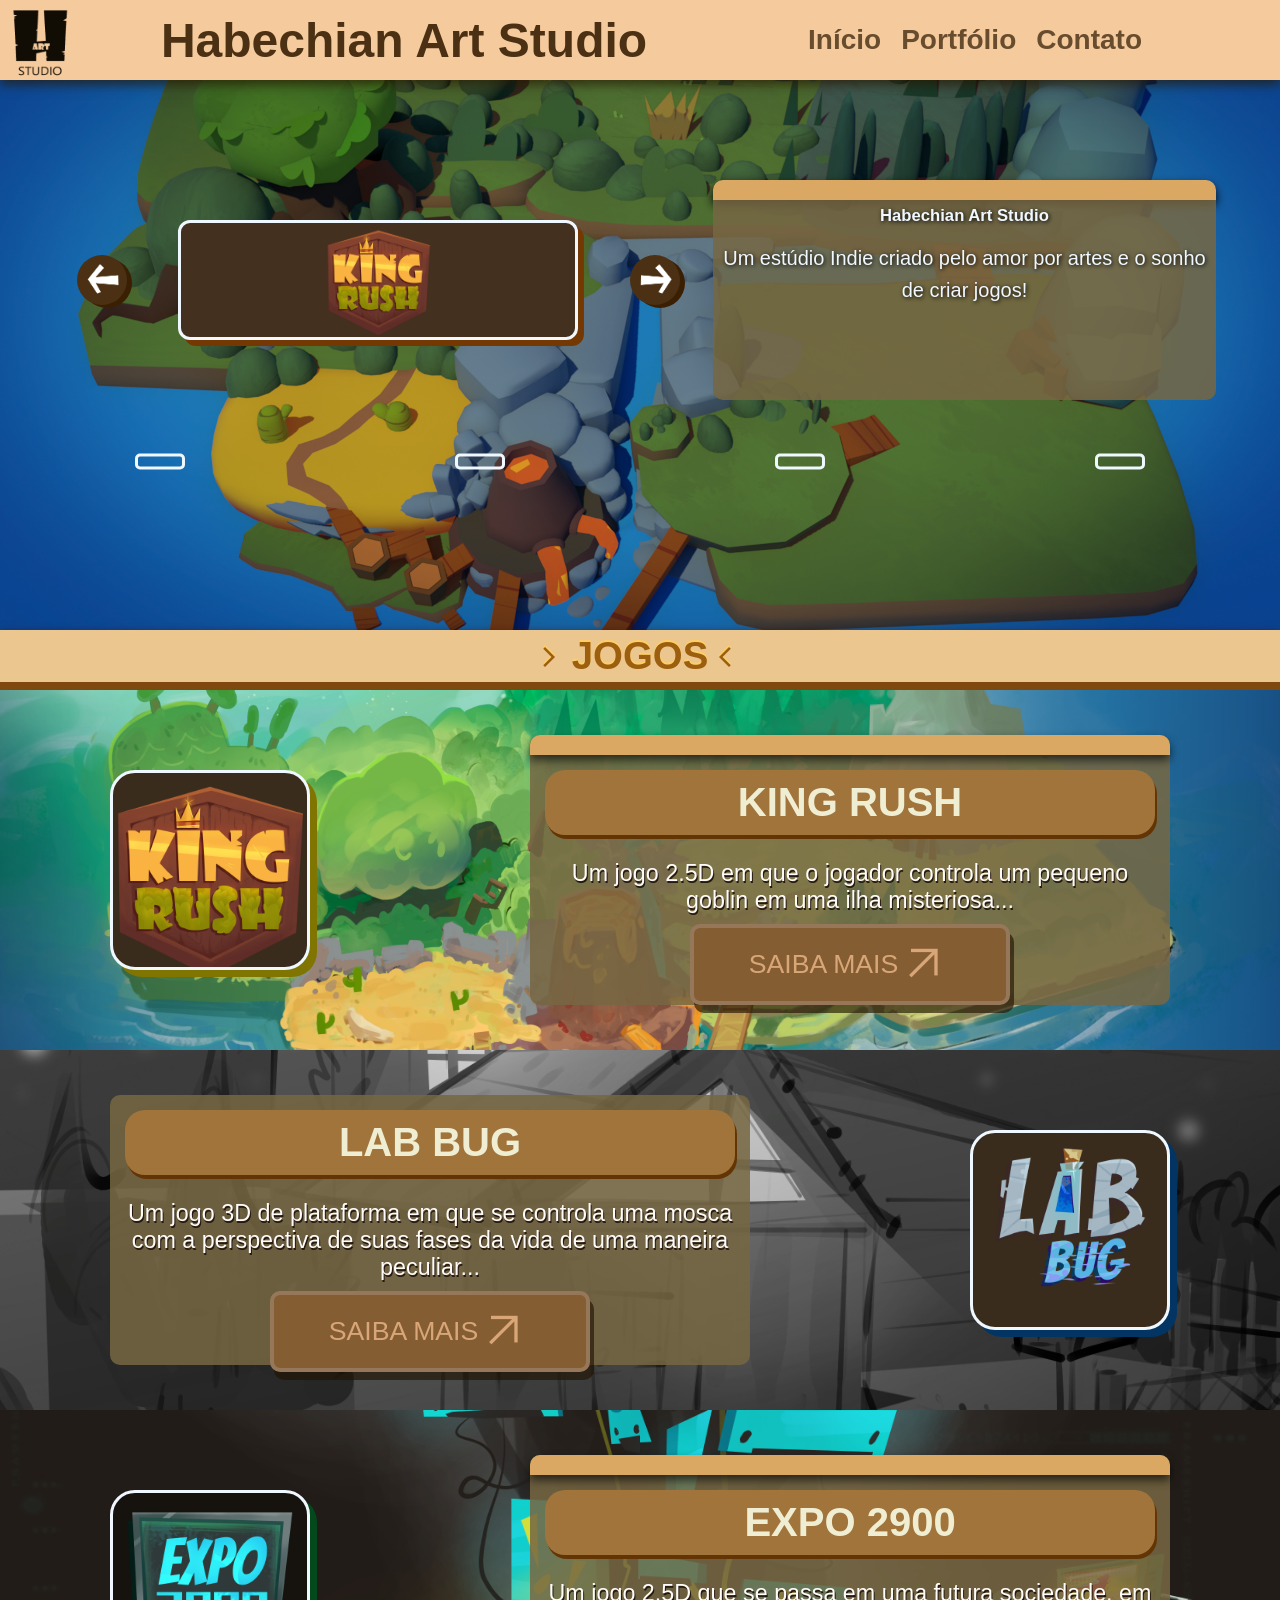
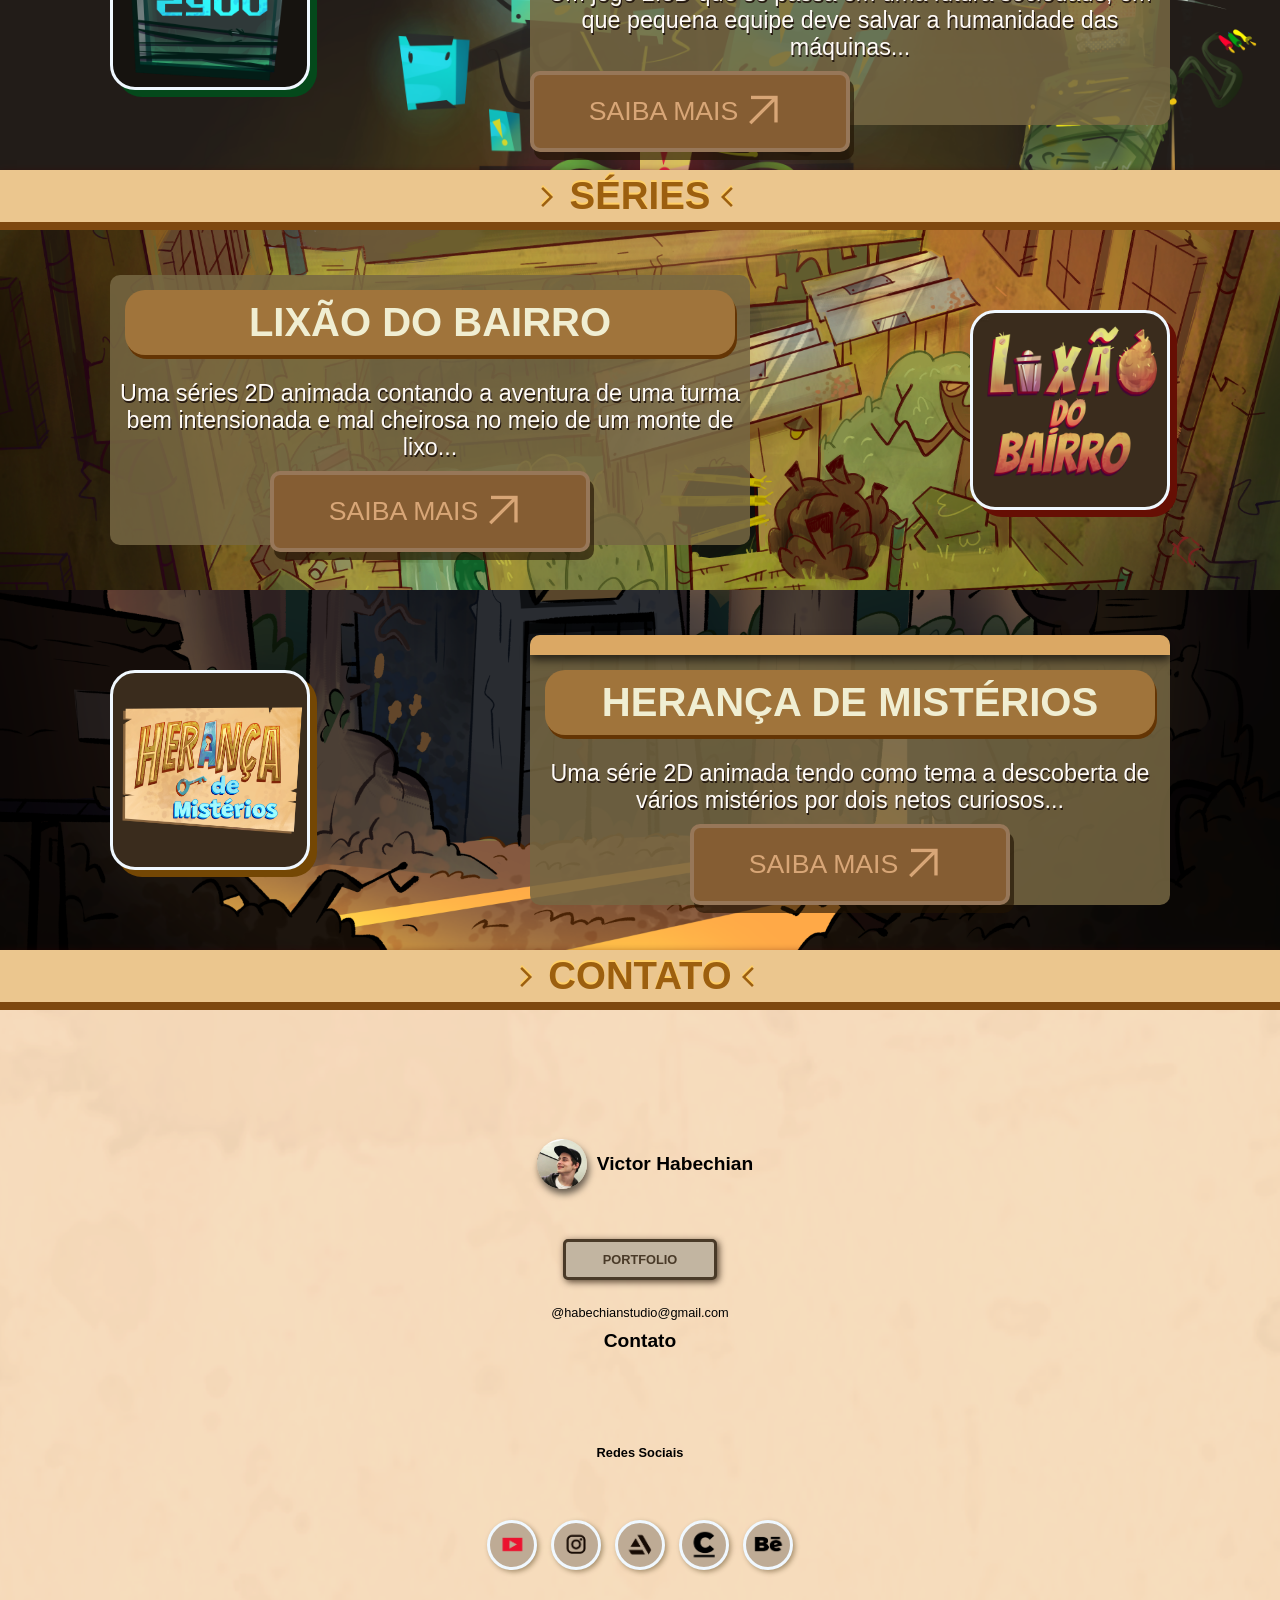
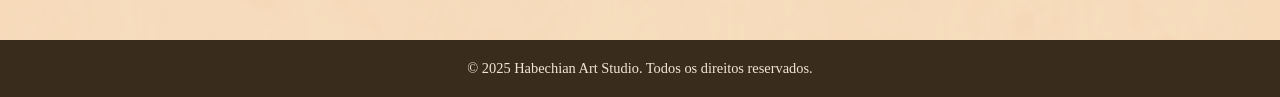
==== commit 55b8f2c2: "..." ====
--- a/index.html
+++ b/index.html
@@ -256,8 +256,8 @@
                 <div>
                     
                     <p>@habechianstudio@gmail.com</p>
-                    <h2>Contato, para o que puder ajudar!</h2>
-                    <p>Vamos criar algo juntos!</p>
+                    <h2>Contato</h2>
+                    
                 </div>
             </div>
             <p><strong>Redes Sociais</strong></p>
--- a/css/index.css
+++ b/css/index.css
@@ -43,7 +43,7 @@
     padding-right: 10%;
     align-items: center;
     box-shadow: 0px 5px 10px rgba(39, 26, 1, 0.685);
-    background-image: url(../media/backgroundimages/BG_claro.png);
+    background-color: #f5ca9d;
 }
 
 header a {
@@ -52,7 +52,7 @@
 }
 
 header p {
-    font-family: 'Grandstander','Franklin Gothic Medium', 'Arial Narrow', Arial, sans-serif;
+    font-family: 'Grandstander Bold','Franklin Gothic Medium', 'Arial Narrow', Arial, sans-serif;
     font-size: 1em;
 }
 
@@ -94,7 +94,7 @@
     flex-flow: row nowrap;
     align-content: space-around;
     justify-content: space-around;
-    background-image: url(../media/jogos/KR/concept/3.png);
+    background-image: url(../media/jogos/KR/concept/4.png);
     background-size: cover;
     background-position: center;
 }
@@ -498,7 +498,7 @@
     
     align-self: center;
     height: 20px;
-    background-image: url(../media/backgroundimages/BG_madeira.png);
+    background-color: rgb(219, 168, 100);
     box-shadow: 0px 5px 10px black;
     background-size: 200%;
     border-radius: 10px 10px 0px 0px ;
@@ -509,7 +509,7 @@
     width: 100%;
     align-self: center;
     height: 20px;
-    background-image: url(../media/backgroundimages/BG_madeira.png);
+    background-color: rgb(219, 168, 100);
     box-shadow: 0px 5px 10px rgba(0, 0, 0, 0.63);
     background-size: 200%;
     border-radius: 10px 10px 0px 0px;
@@ -531,7 +531,7 @@
     border-radius: 0px 0px 10px 10px;
     height: 200px;
     align-self: center;
-    background-color: #eed08ec4;
+    background-color: #776743da;
 }
 
 
@@ -548,7 +548,7 @@
     height: 75%;
     width: 50%;
     align-self: center;
-    background-color: #dfcda6cb;
+    background-color: #776743da;
     font-family: 'Grandstander', 'Arial', 'Verdana';;
 }
 
@@ -562,7 +562,7 @@
     justify-self: center;
     width: 50%;
     text-decoration: none;
-    color: rgb(170, 135, 102);
+    color: rgb(216, 166, 119);
     background-color: #855d33;
     border: solid 4px rgb(151, 119, 89);
     padding: 10px;
@@ -594,9 +594,10 @@
 }
 
 .main-descricao-2 p {
-    color: #684c2e;
-    font-family: 'Grandstander ExtraBold', 'Grandstander', 'Arial', 'Verdana';
+    color: #fffbf8;
+    font-family: 'Grandstander', 'Arial', 'Verdana';
     font-size: 1.75em;
+    text-shadow: 1px 2px #251911;
 }
 
 
@@ -636,6 +637,8 @@
 .menu-list a {
     color: #684c2e;
     text-decoration: none;
+    font-family: 'Grandstander', 'Arial', 'Verdana';
+    font-size: 1.75em;
 }
 
 ul.menu-list > li:hover {
@@ -683,24 +686,29 @@
 /* SECAO DE SEPARAR AS SECTIONS DE GAMES E SERIES*/
 .separar-section {
     font-family: 'Grandstander','Grandstander ExtraBold', 'Arial', 'Verdana';
-    color: aliceblue;
-    display: flex;
+    color: #9c5f0f;
+    display: flex;
+    font-size: 1.2em;
     text-align: center;
     text-justify: center;
     justify-content: center;
     align-content: center;
-    border-bottom: solid 5px #4b3014;
+    border-bottom: solid 8px #7e480f;
+    height: 60px;
+    background-color: rgb(235, 198, 142);
+    background-size: 150%;
+    box-shadow: 0px 5px 10px rgb(66, 4, 4);
+    
+}
+
+.separar-section h1 {
+    align-self: center;
+    align-content: center;
+    font-size: 2em;
+    text-shadow: 0px -2px 0px rgb(255, 207, 102);
+    width: 55vw;
     height: 50px;
-    background-image: url(../media/backgroundimages/BG_madeira.png);
-    background-size: 150%;
-    box-shadow: 0px 3px 10px black;
-}
-
-.separar-section h1 {
-    align-self: center;
-    font-size: 1.8em;
-    text-shadow: 1px 2px 0px rgba(39, 22, 2, 0.753);
-    width: 55vw;
+    justify-self: center;
 }
 
 .social-icon-link {
@@ -770,6 +778,7 @@
 .social-icon-div {
     width: 25vw;
     margin: 50px;
+    padding-bottom: 10px;
     display: flex;
     flex-flow: row nowrap;
     justify-content: space-around;
@@ -1088,6 +1097,7 @@
         width: 20%;
     }
 
+    /*
     .serie-section:hover {
     height: 50vh;
     
@@ -1096,7 +1106,7 @@
     .game-section:hover {
     height:50vh;
     
-    }
+    } */
 
     .main-content {
         flex-flow: row nowrap;
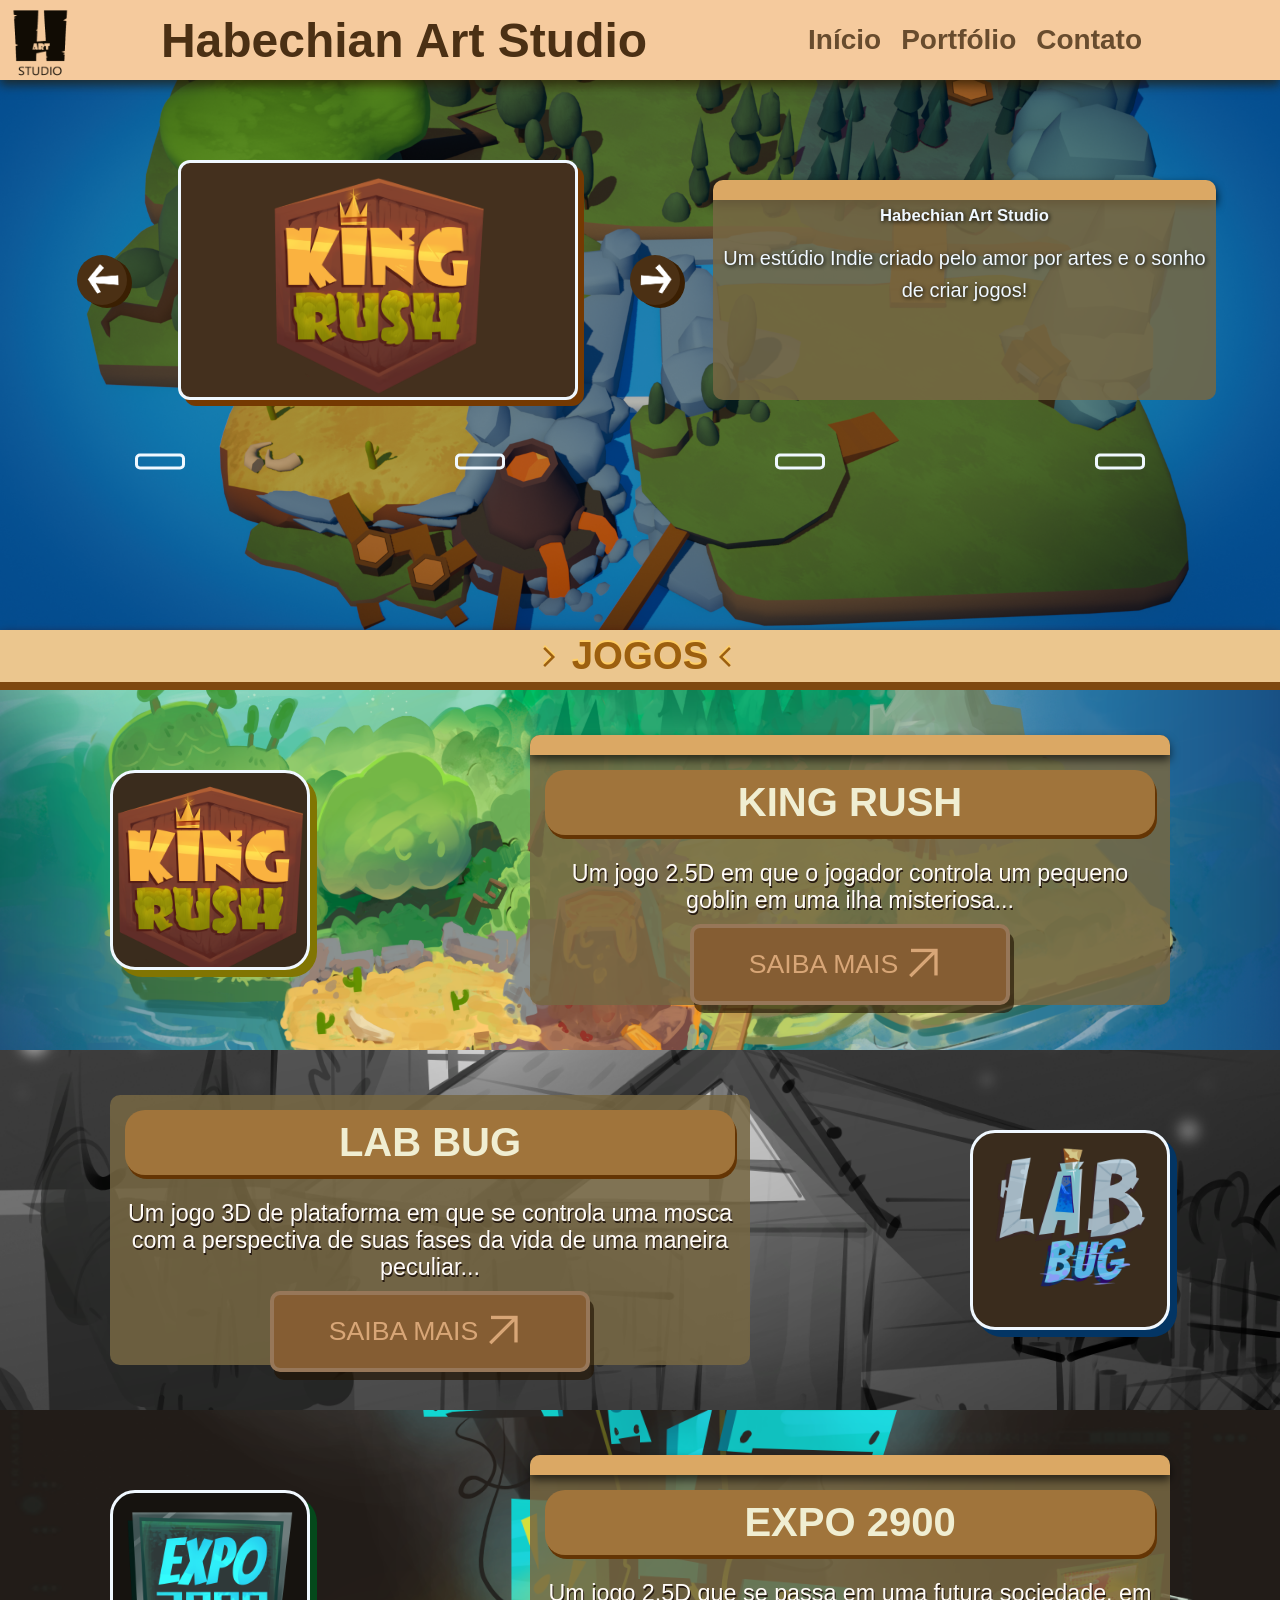
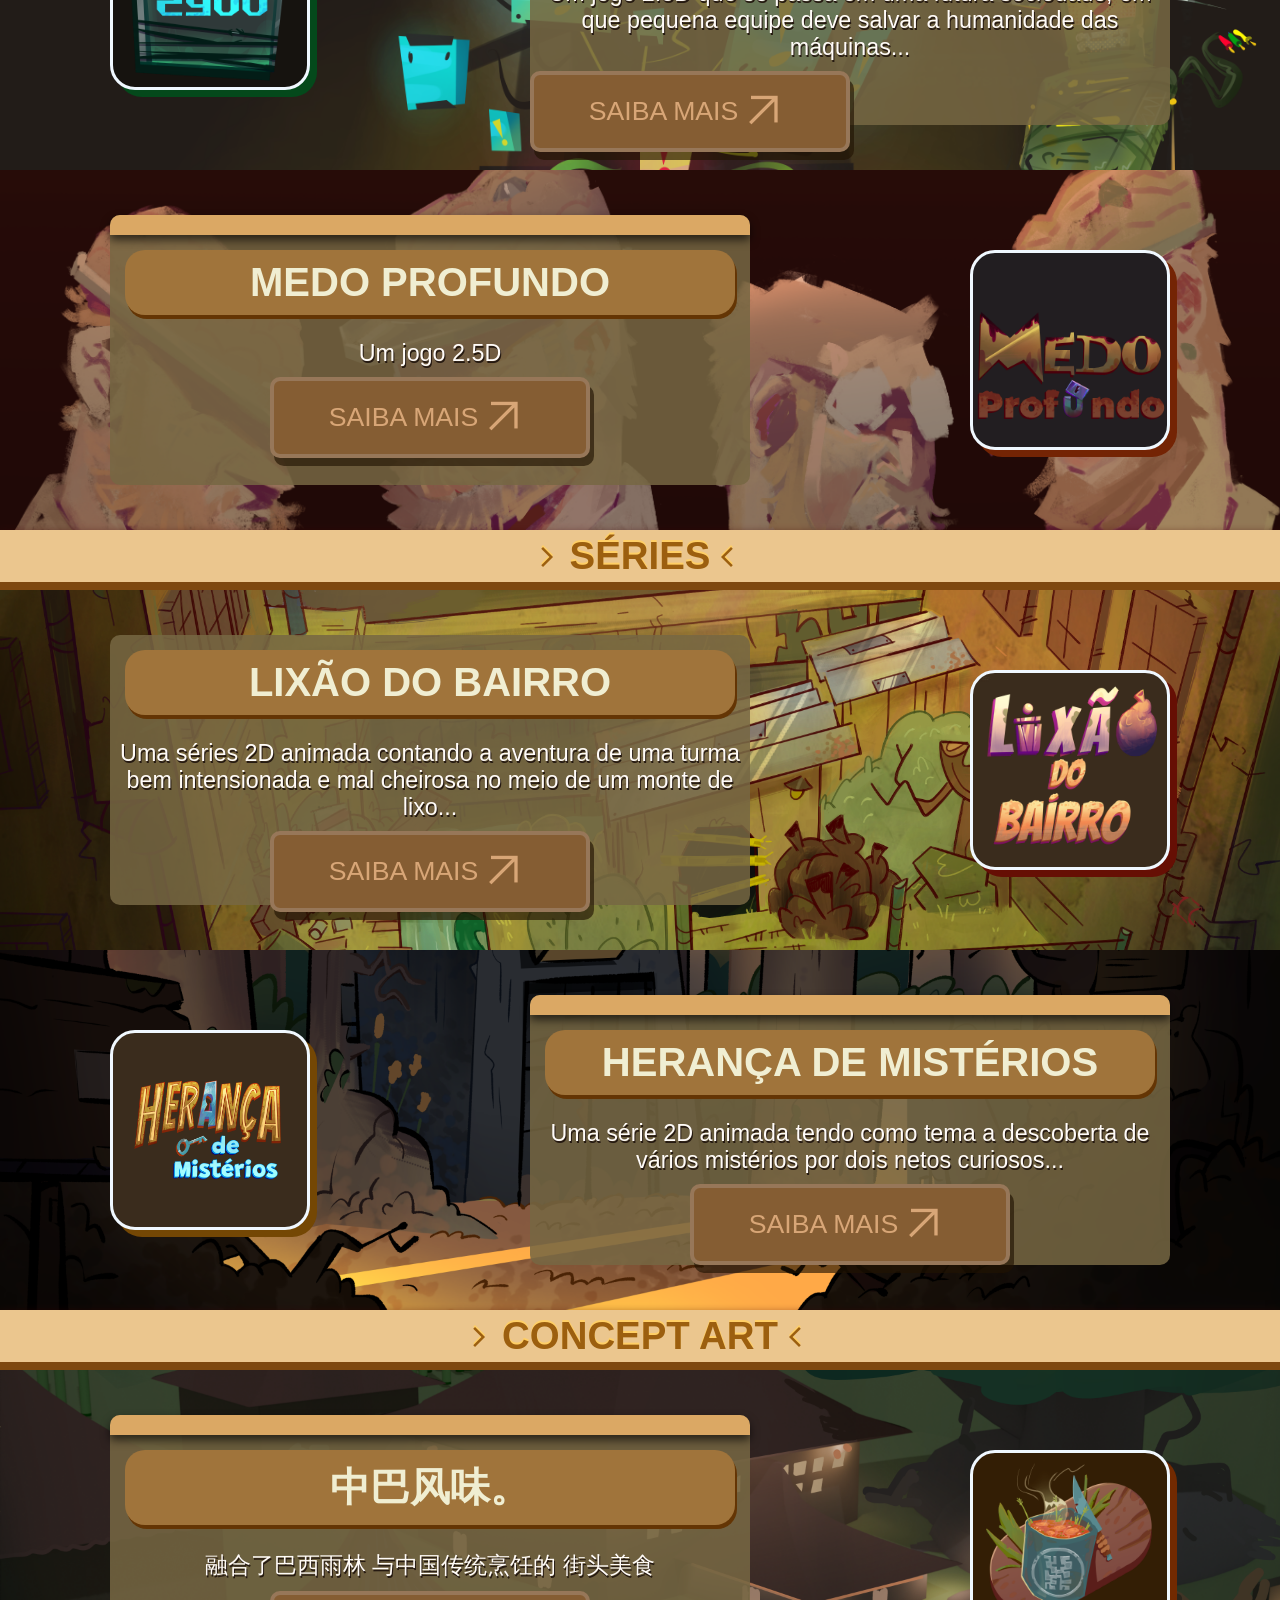
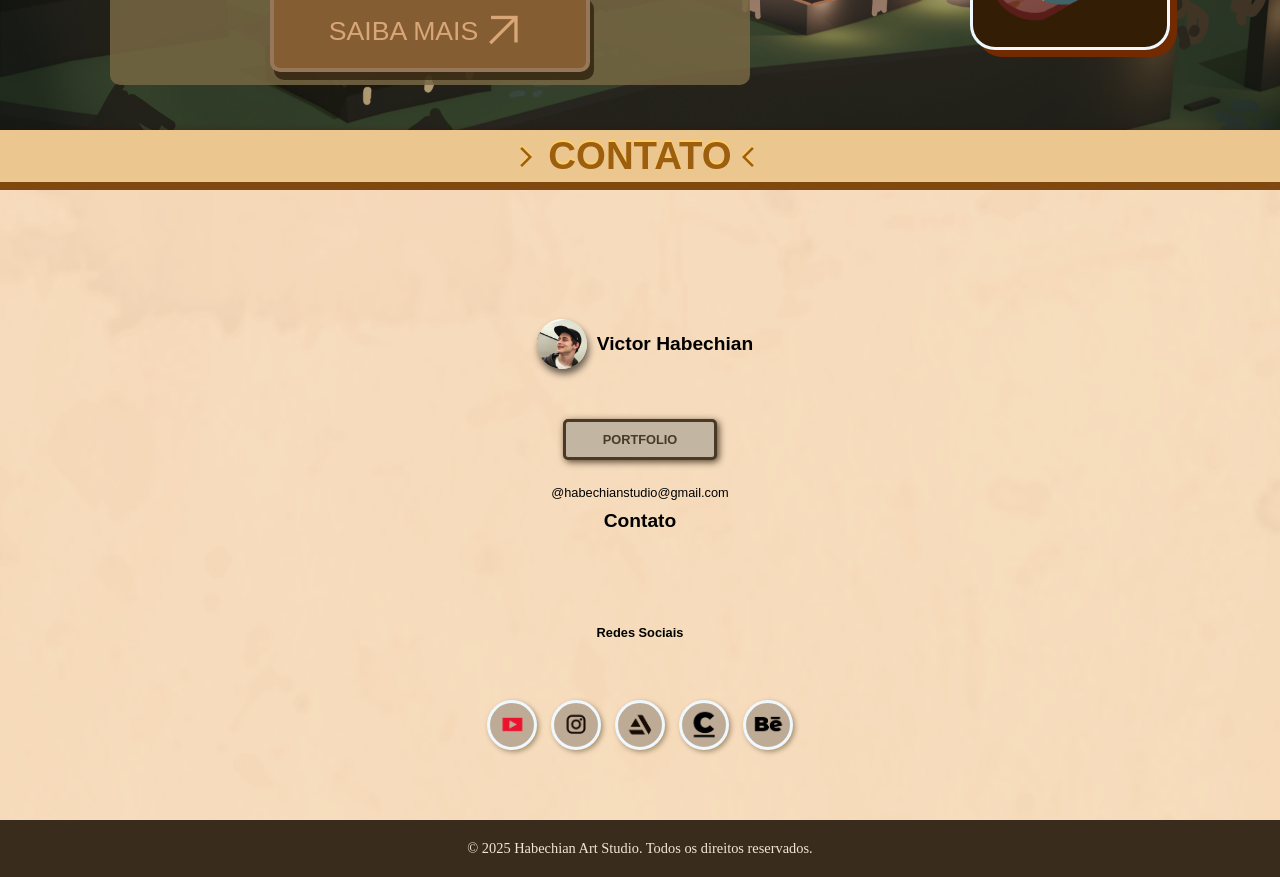
==== commit a7bfe609: "ajustando site, colocando mais Sections" ====
--- a/index.html
+++ b/index.html
@@ -189,6 +189,20 @@
     
         </section>
 
+        <section class="game-section medoprofundo-div">
+            
+                <div class="labbug-descricao-div main-descricao-2">
+                    <div class="main-separacao-2"></div>
+                    <h2>MEDO PROFUNDO</h2>
+                    <p>Um jogo 2.5D </p>
+                    <a href="html/PagLabBug.html">SAIBA MAIS <span class="material-symbols-outlined" style="font-size: 2em;">arrow_outward</span></a>
+                </div>
+                <a href="html/PagLabBug.html" class="medoprofundo-img" >
+                
+                </a>
+            
+        </section>
+
 
         <section class="separar-section text-shadow-pop-top">
             <h1> 
@@ -229,6 +243,37 @@
                 <p>Uma série 2D animada tendo como tema a descoberta de vários mistérios por dois netos curiosos...</p>
                 <a href="html/PagHerMist.html">SAIBA MAIS <span class="material-symbols-outlined" style="font-size: 2em;">arrow_outward</span></a>
             </div>
+            
+    
+        </section>
+
+        <section id="contato" class="separar-section text-shadow-pop-top">
+            <h1> 
+                <span class="material-symbols-outlined">
+                arrow_forward_ios
+                </span> 
+                CONCEPT ART 
+                <span class="material-symbols-outlined">
+                arrow_back_ios
+                </span> 
+            </h1>
+        </section>
+
+        <section class="serie-section BR-CN-div">
+            
+            
+                
+            </a>
+            <div class="herancademisterios-descricao-div main-descricao-2">
+                <div class="main-separacao-2"></div>
+                <h2>中巴风味。</h2>
+                <p>融合了巴西雨林
+                与中国传统烹饪的
+                街头美食</p>
+                <a href="html/PagHerMist.html">SAIBA MAIS <span class="material-symbols-outlined" style="font-size: 2em;">arrow_outward</span></a>
+            </div>
+
+            <a href="html/PagHerMist.html" class="BR-CN-img"></a>
             
     
         </section>
--- a/css/index.css
+++ b/css/index.css
@@ -138,6 +138,26 @@
     background-position: center;
 }
 
+.medoprofundo-div {
+    display: flex;
+    flex-flow: row nowrap;
+    align-content: space-around;
+    justify-content: space-around;
+    background-image: url(../media/jogos/MP/1.png);
+    background-size: cover;
+    background-position: center;
+}
+
+.BR-CN-div {
+    display: flex;
+    flex-flow: row nowrap;
+    align-content: space-around;
+    justify-content: space-around;
+    background-image: url(../media/concept/BR-CN/1.png);
+    background-size: cover;
+    background-position: center;
+}
+
 .labbug-descricao-div {
     background-color: #c5dee777;
     border-radius: 15px;
@@ -271,6 +291,46 @@
 }
 
 .herancademisterios-img:hover {
+    transform: scale(1.3);
+}
+
+.medoprofundo-img {
+    width: 200px;
+    height: 200px;
+    background-color: #221e21;
+    align-self: center;
+    background-size: contain;
+    background-position: center;
+    background-repeat: no-repeat;
+    background-image: url(../media/jogos/MP/LOGO.png);
+    box-shadow: 7px 7px 0px rgb(116, 36, 4);
+    border-radius: 25px;
+    border: solid 3px aliceblue;
+
+    transition: all 0.3s;
+}
+
+.medoprofundo-img:hover {
+    transform: scale(1.3);
+}
+
+.BR-CN-img {
+    width: 200px;
+    height: 200px;
+    background-color: #331e05;
+    align-self: center;
+    background-size: contain;
+    background-position: center;
+    background-repeat: no-repeat;
+    background-image: url(../media/concept/BR-CN/2.png);
+    box-shadow: 7px 7px 0px rgb(114, 42, 1);
+    border-radius: 25px;
+    border: solid 3px aliceblue;
+
+    transition: all 0.3s;
+}
+
+.BR-CN-img:hover {
     transform: scale(1.3);
 }
 
@@ -647,12 +707,13 @@
 }
 
 .main-image-logo {
+    height: 200px;
     background-position: center;
     background-repeat: no-repeat;
     background-image: url(../media/jogos/KR/LOGO.png);
     border: solid 3px aliceblue;
     border-radius: 10px;
-    background-color: #251911;
+    background-color: #160c05;
     box-shadow: 5px 5px 0px rgb(116, 57, 2);
     
     
@@ -678,6 +739,7 @@
 }
 
 .main-image-container {
+    
     display: flex;
     justify-content: center;
     align-content: center;
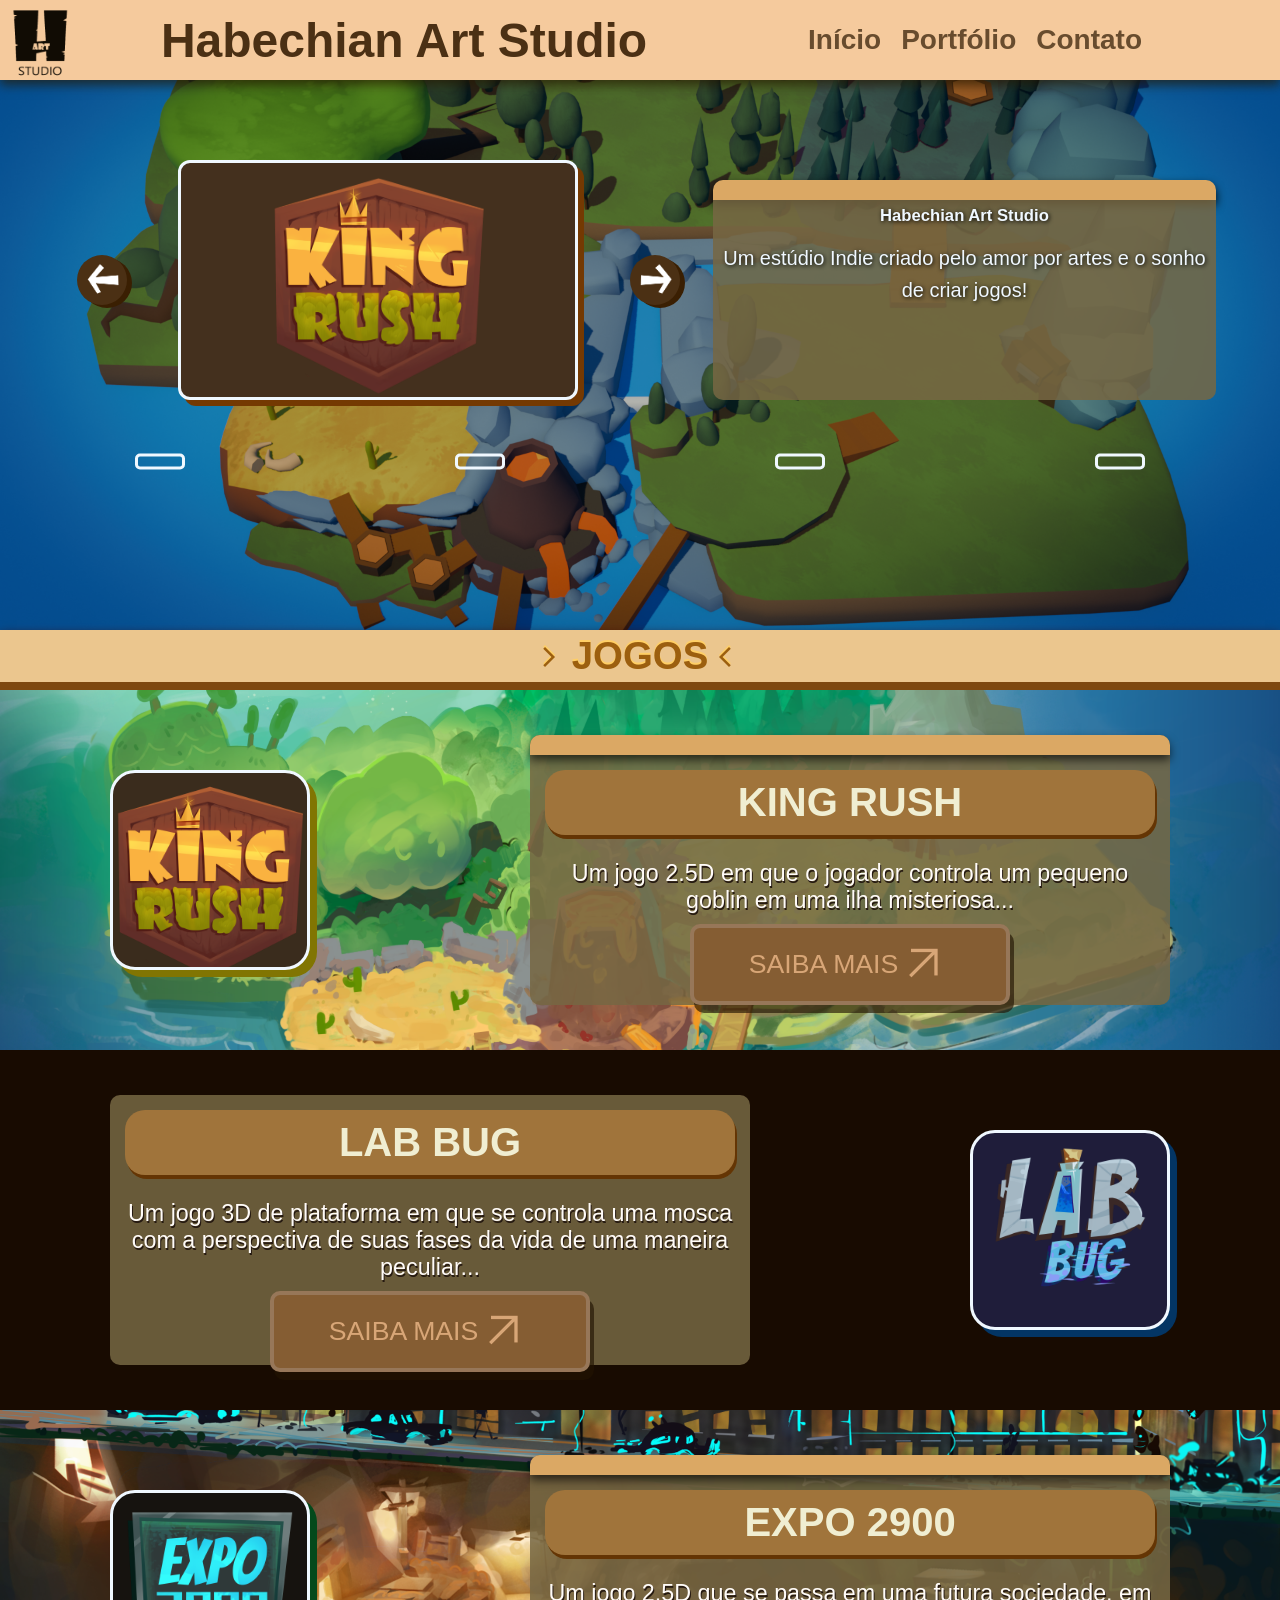
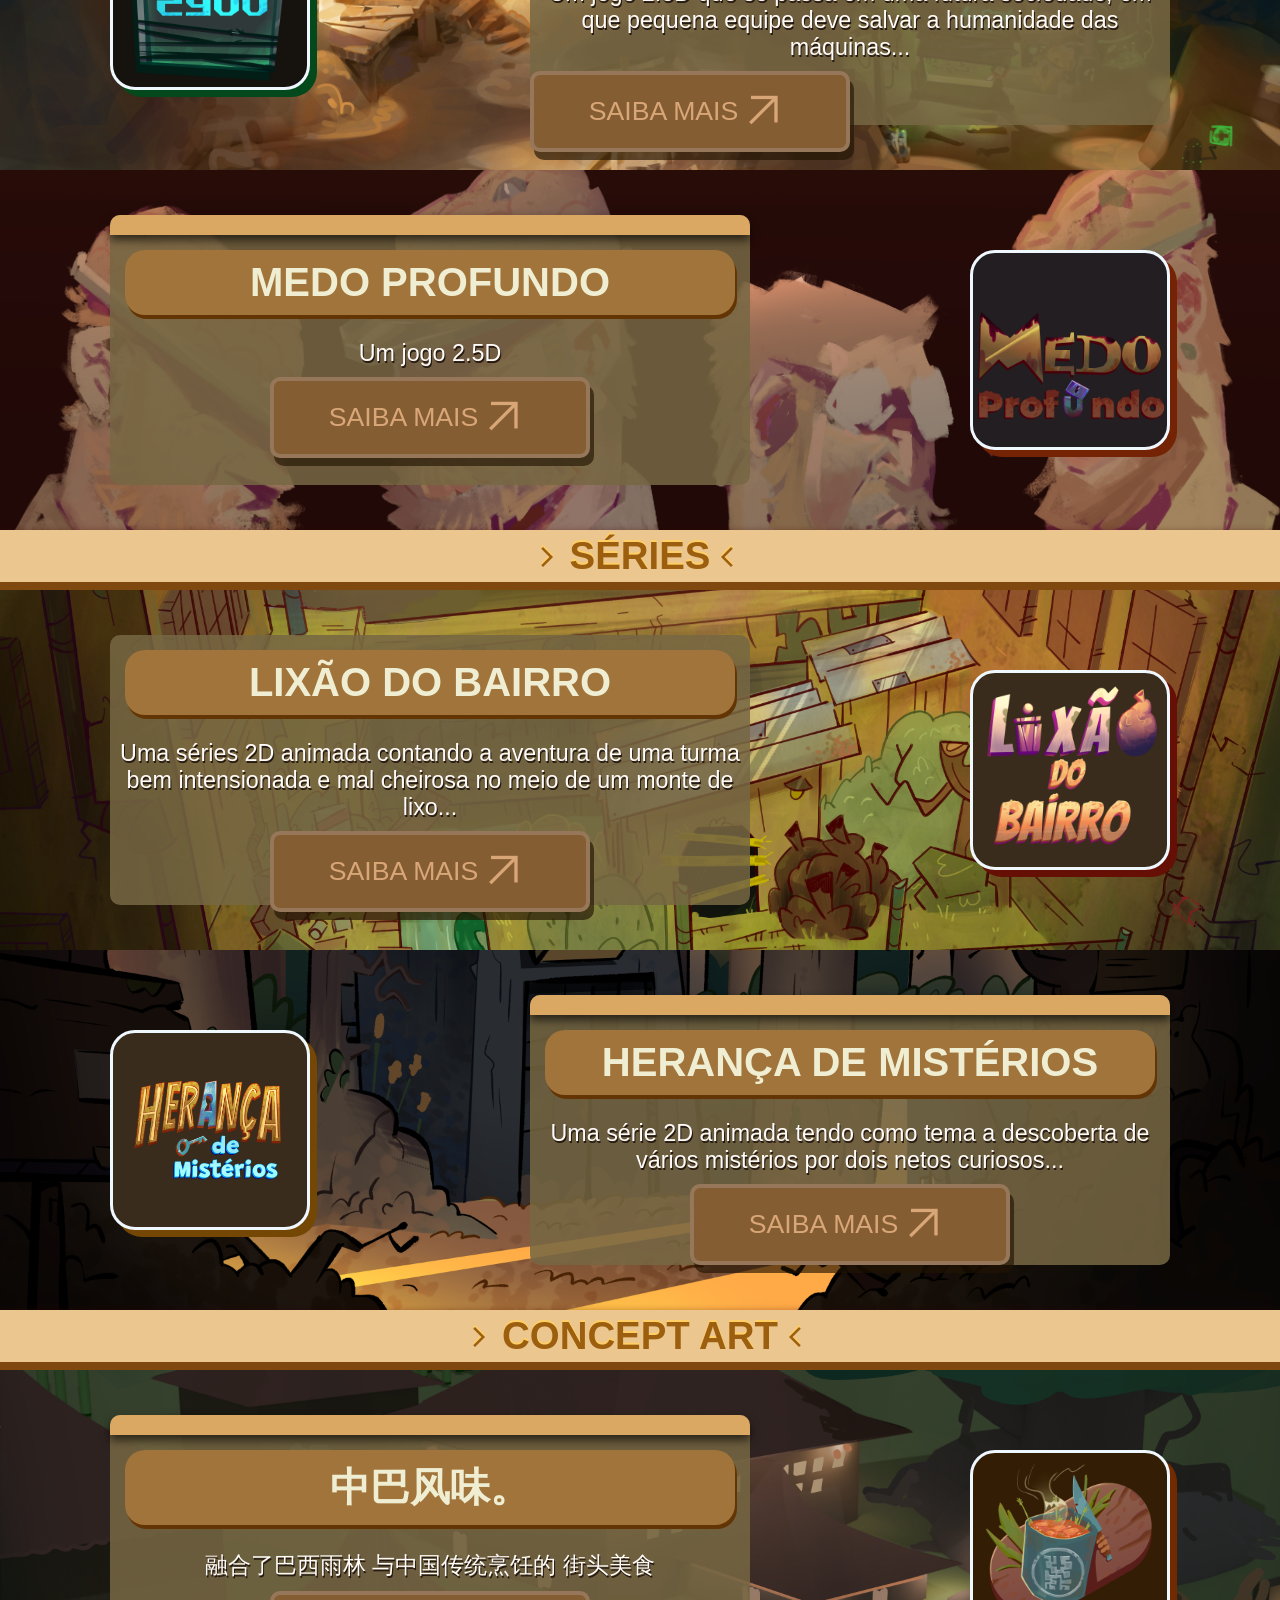
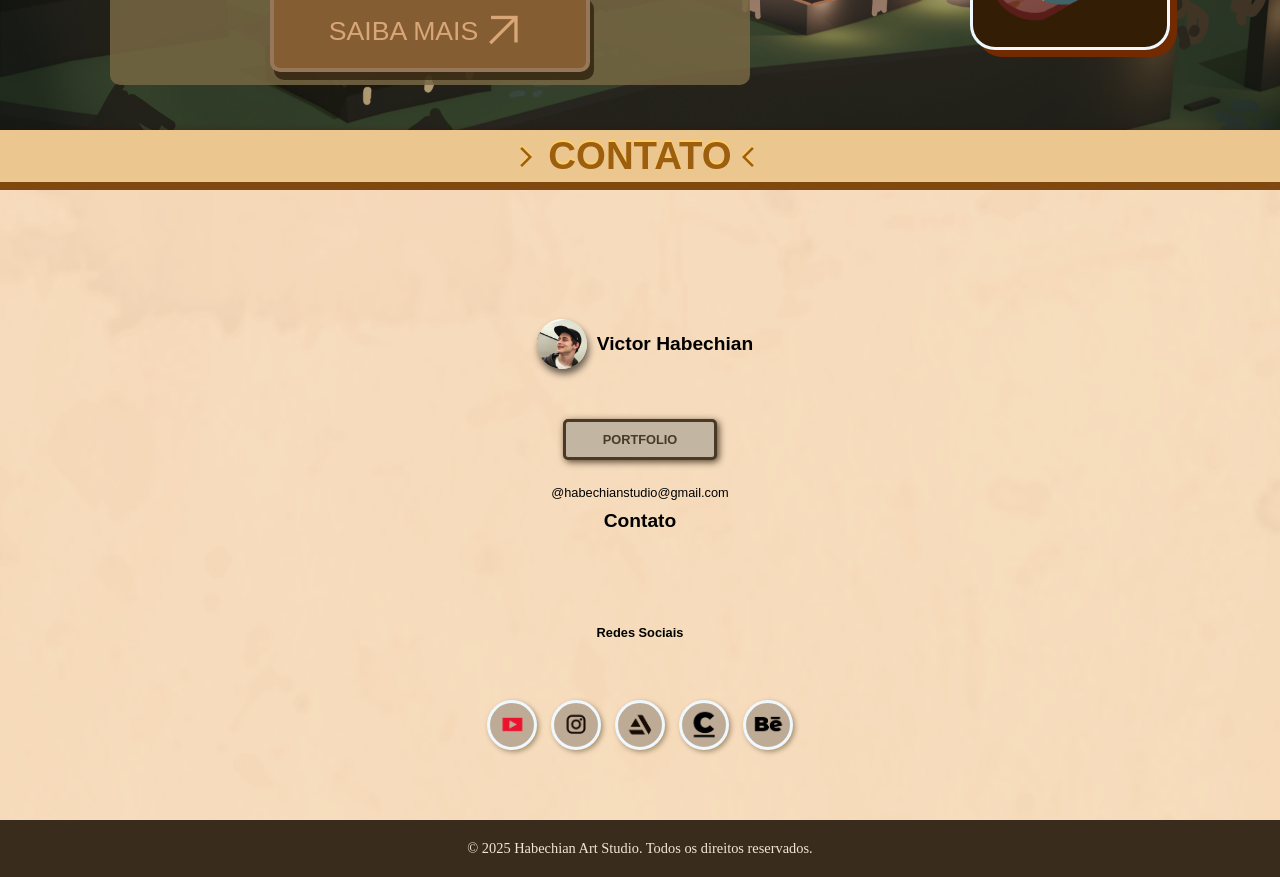
==== commit eb709503: "ajustando" ====
--- a/index.html
+++ b/index.html
@@ -195,9 +195,9 @@
                     <div class="main-separacao-2"></div>
                     <h2>MEDO PROFUNDO</h2>
                     <p>Um jogo 2.5D </p>
-                    <a href="html/PagLabBug.html">SAIBA MAIS <span class="material-symbols-outlined" style="font-size: 2em;">arrow_outward</span></a>
-                </div>
-                <a href="html/PagLabBug.html" class="medoprofundo-img" >
+                    <a href="html/PagMedoProf.html">SAIBA MAIS <span class="material-symbols-outlined" style="font-size: 2em;">arrow_outward</span></a>
+                </div>
+                <a href="html/PagMedoProf.html" class="medoprofundo-img" >
                 
                 </a>
             
@@ -270,10 +270,10 @@
                 <p>融合了巴西雨林
                 与中国传统烹饪的
                 街头美食</p>
-                <a href="html/PagHerMist.html">SAIBA MAIS <span class="material-symbols-outlined" style="font-size: 2em;">arrow_outward</span></a>
-            </div>
-
-            <a href="html/PagHerMist.html" class="BR-CN-img"></a>
+                <a href="html/PagBR-CN.html">SAIBA MAIS <span class="material-symbols-outlined" style="font-size: 2em;">arrow_outward</span></a>
+            </div>
+
+            <a href="html/PagBR-CN.html" class="BR-CN-img"></a>
             
     
         </section>
--- a/css/index.css
+++ b/css/index.css
@@ -168,7 +168,7 @@
 .labbug-img {
     width: 150px;
     height: 150px;
-    background-color: #3a2c1d;
+    background-color: #1f1d3a;
     align-self: center;
     background-size: cover;
     background-image: url(../media/jogos/LB/LOGO_2.png);
@@ -188,7 +188,7 @@
     flex-flow: row nowrap;
     align-content: center;
     justify-content: center;
-    background-image: url(../media/jogos/EXPO2900/concept/1.png);
+    background-image: url(../media/jogos/EXPO2900/concept/11.png);
     background-size: cover;
     background-position: right;
     
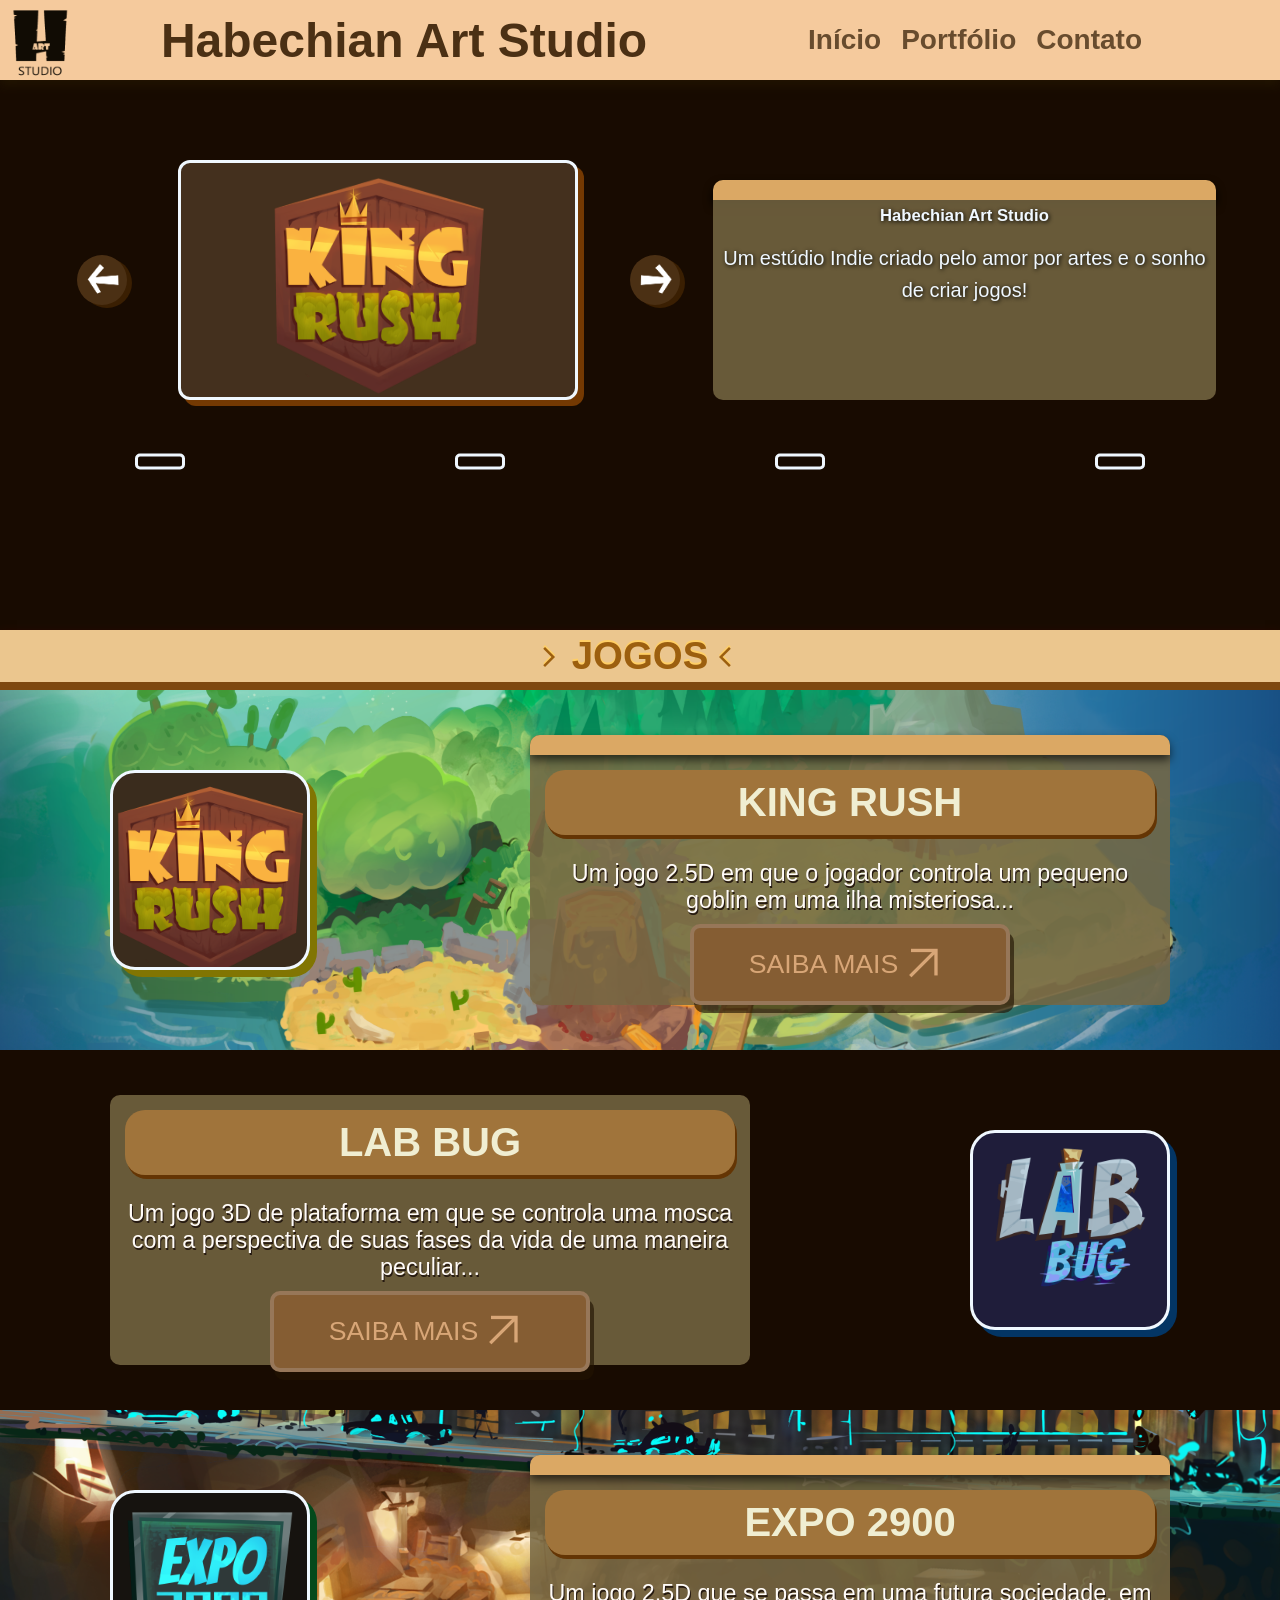
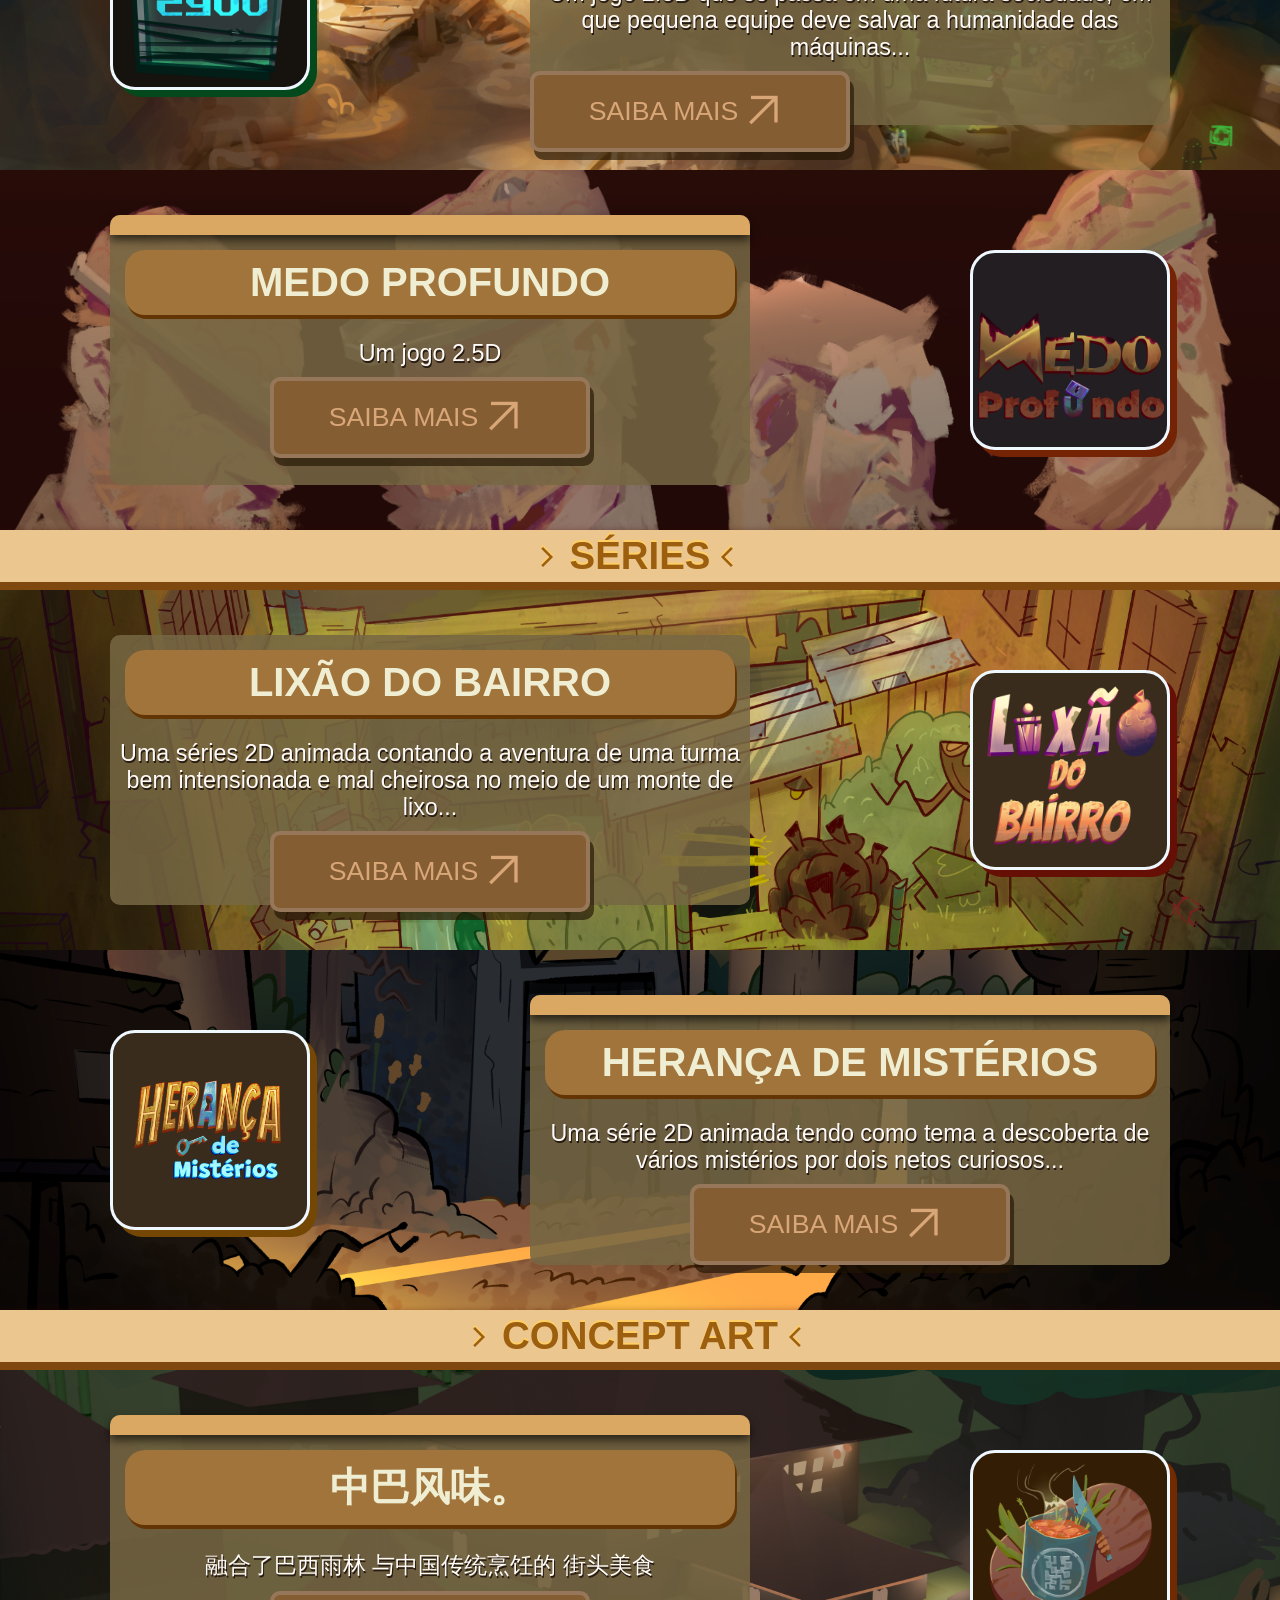
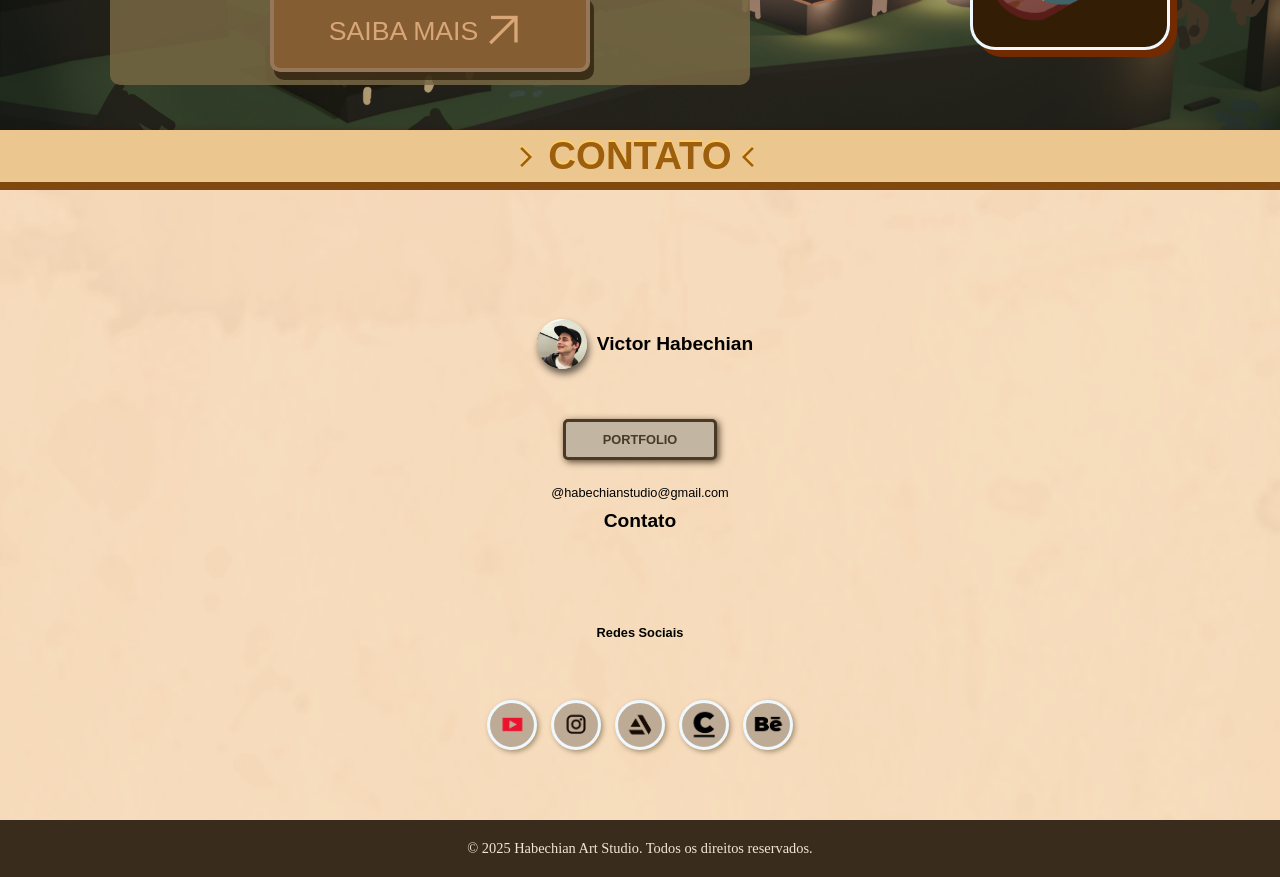
==== commit 35793fad: "..." ====
--- a/index.html
+++ b/index.html
@@ -191,7 +191,7 @@
 
         <section class="game-section medoprofundo-div">
             
-                <div class="labbug-descricao-div main-descricao-2">
+                <div class="medoprofundodescricao-div main-descricao-2">
                     <div class="main-separacao-2"></div>
                     <h2>MEDO PROFUNDO</h2>
                     <p>Um jogo 2.5D </p>
--- a/css/index.css
+++ b/css/index.css
@@ -1055,6 +1055,22 @@
 /* QUANDO FICAR PEQUENO */
 
 @media  (max-width: 1080px) {
+    .main-image-logo {
+    height: 100px;
+    width: 100px;
+    }
+
+    .medoprofundo-img {
+    width: 150px;
+    height: 150px;
+    }
+
+    .BR-CN-img {
+    width: 150px;
+    height: 150px;
+    }
+
+
     .menu-list {
         
         display: none;
@@ -1085,6 +1101,10 @@
     }
 
     .labbug-descricao-div {
+        display: none;
+    }
+
+    .medoprofundodescricao-div {
         display: none;
     }
 
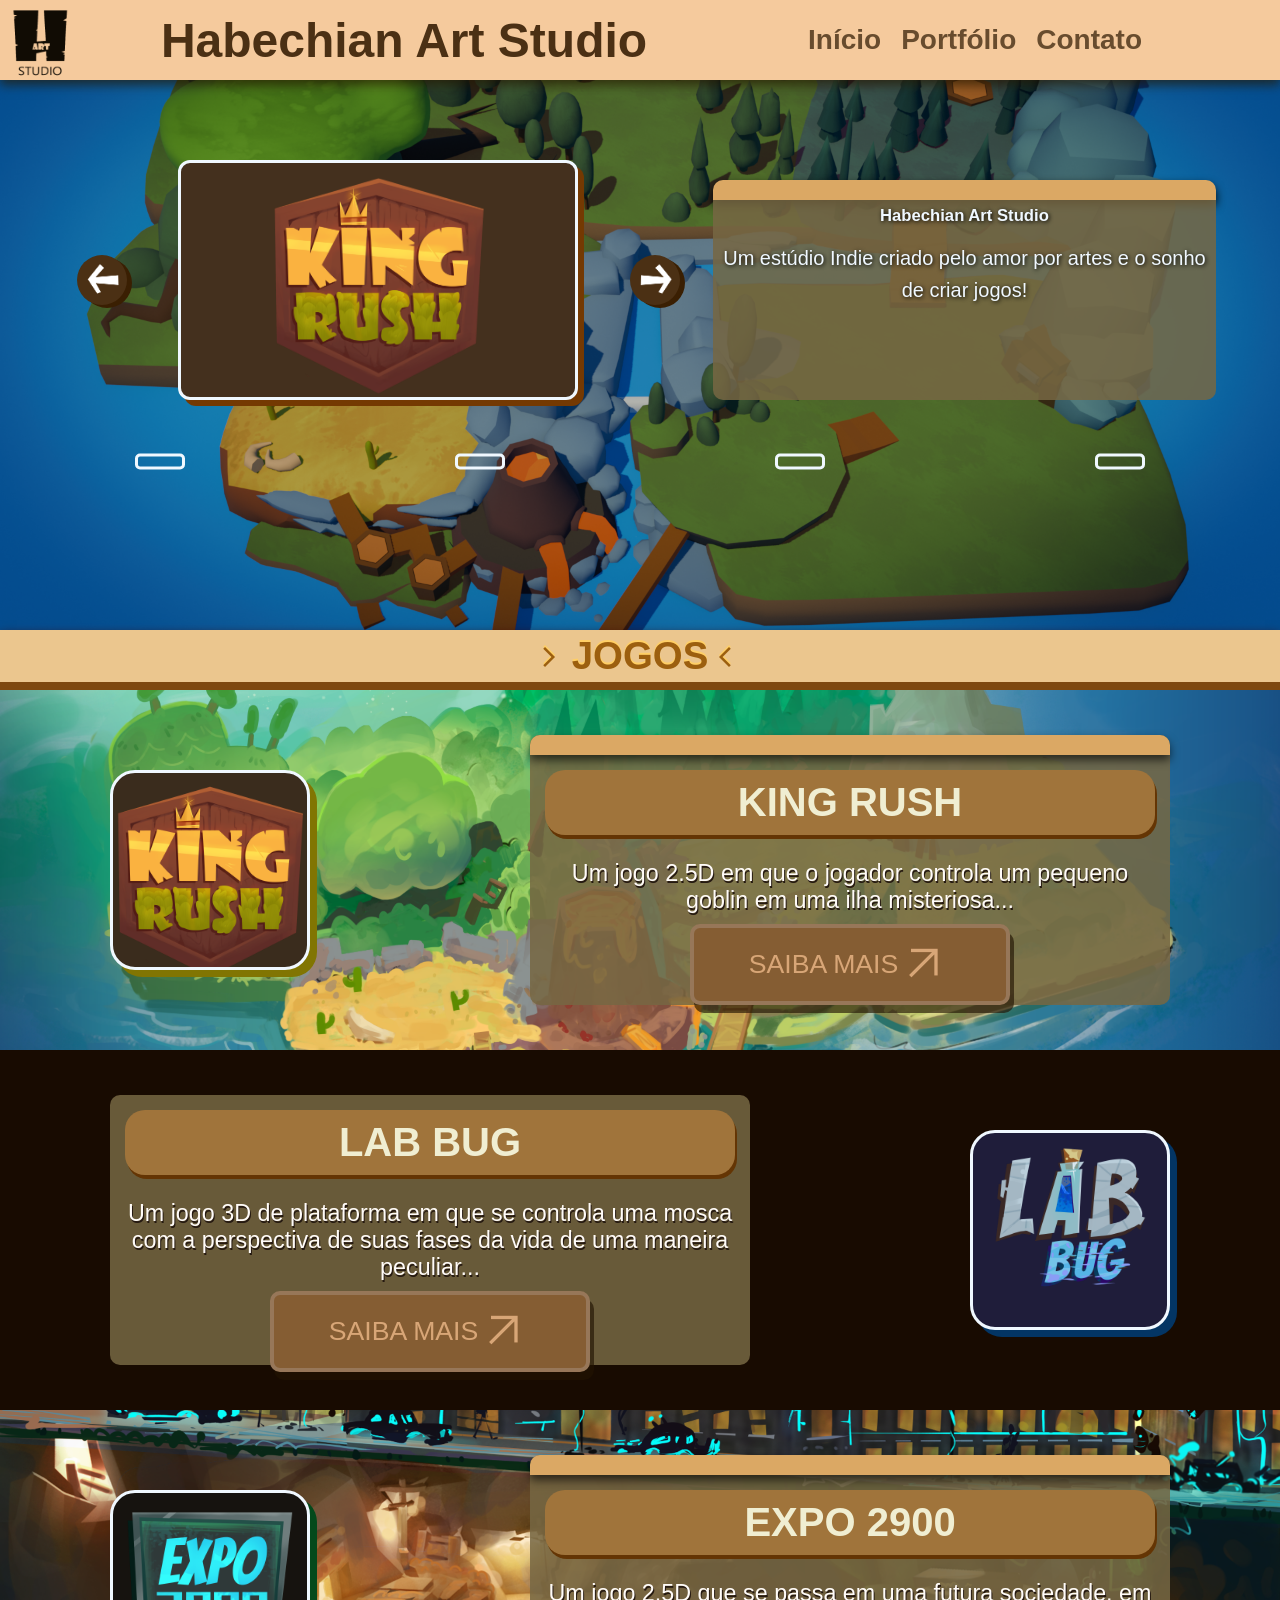
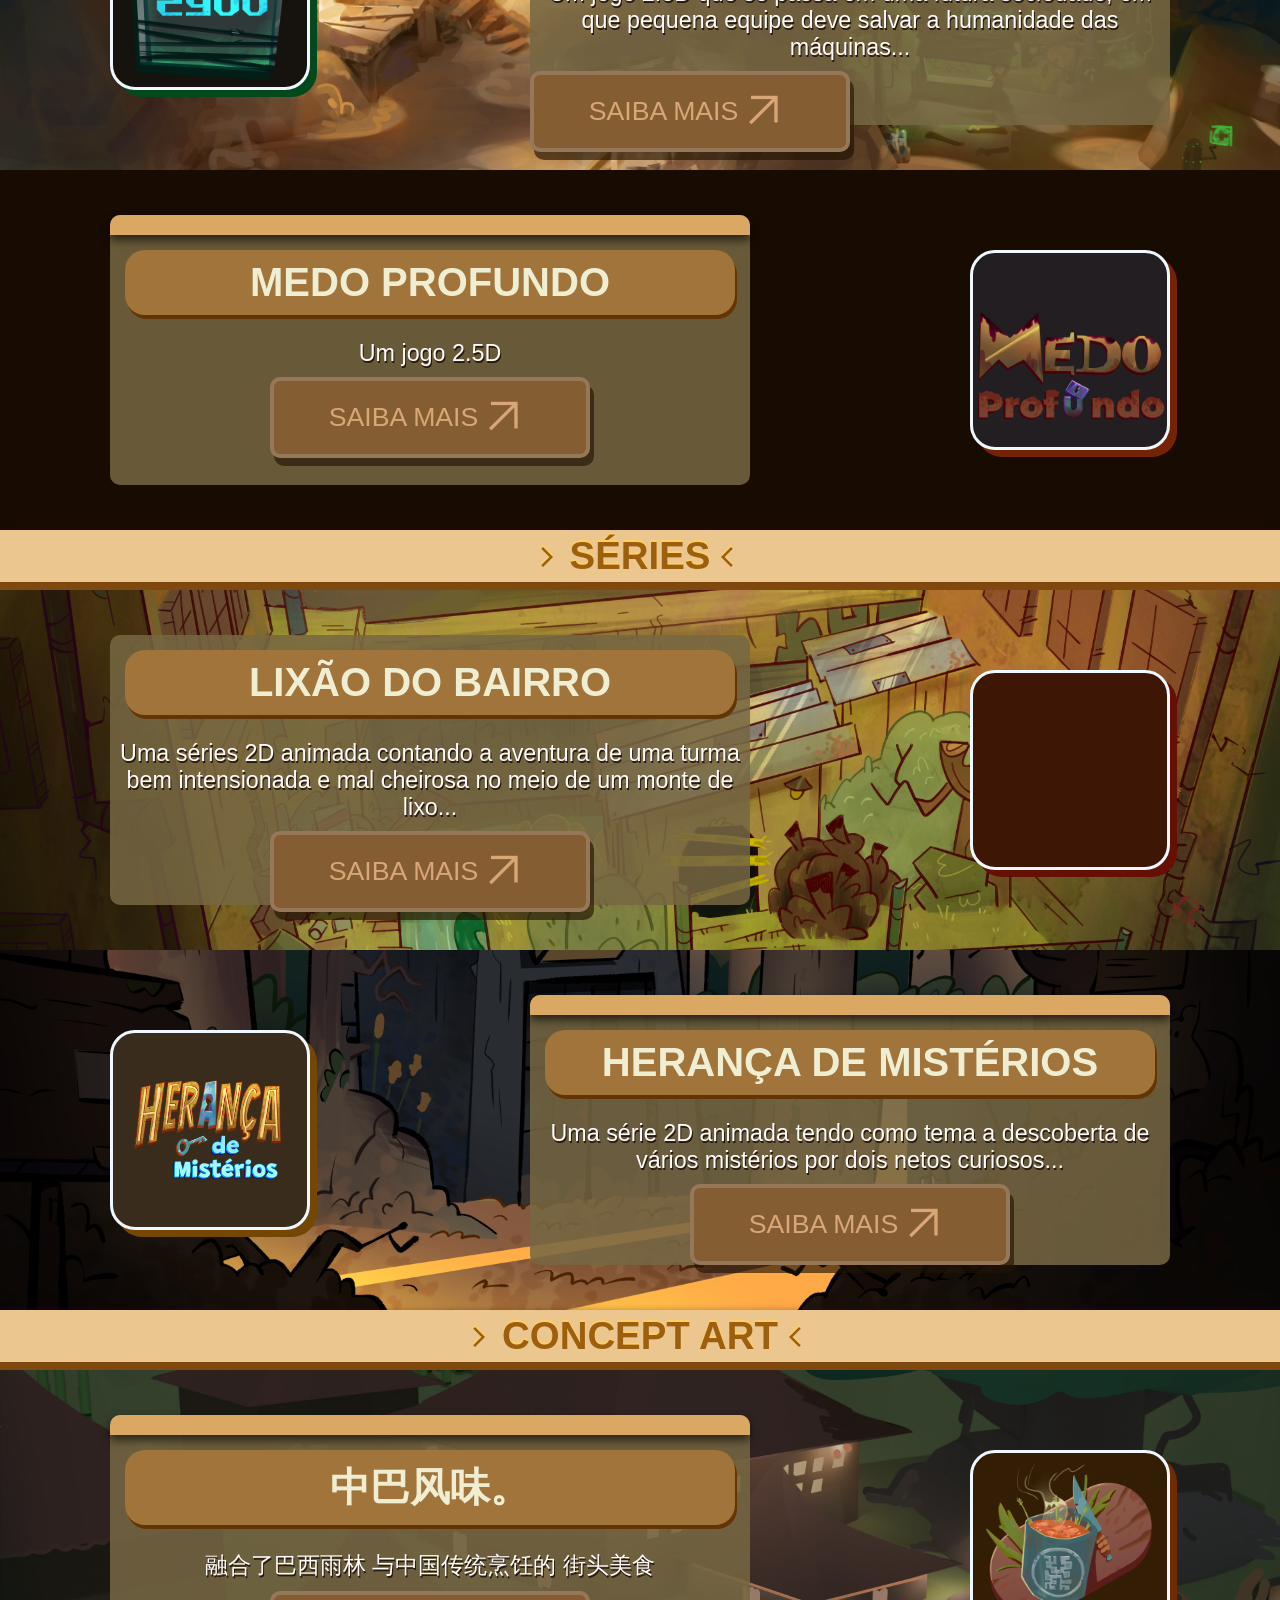
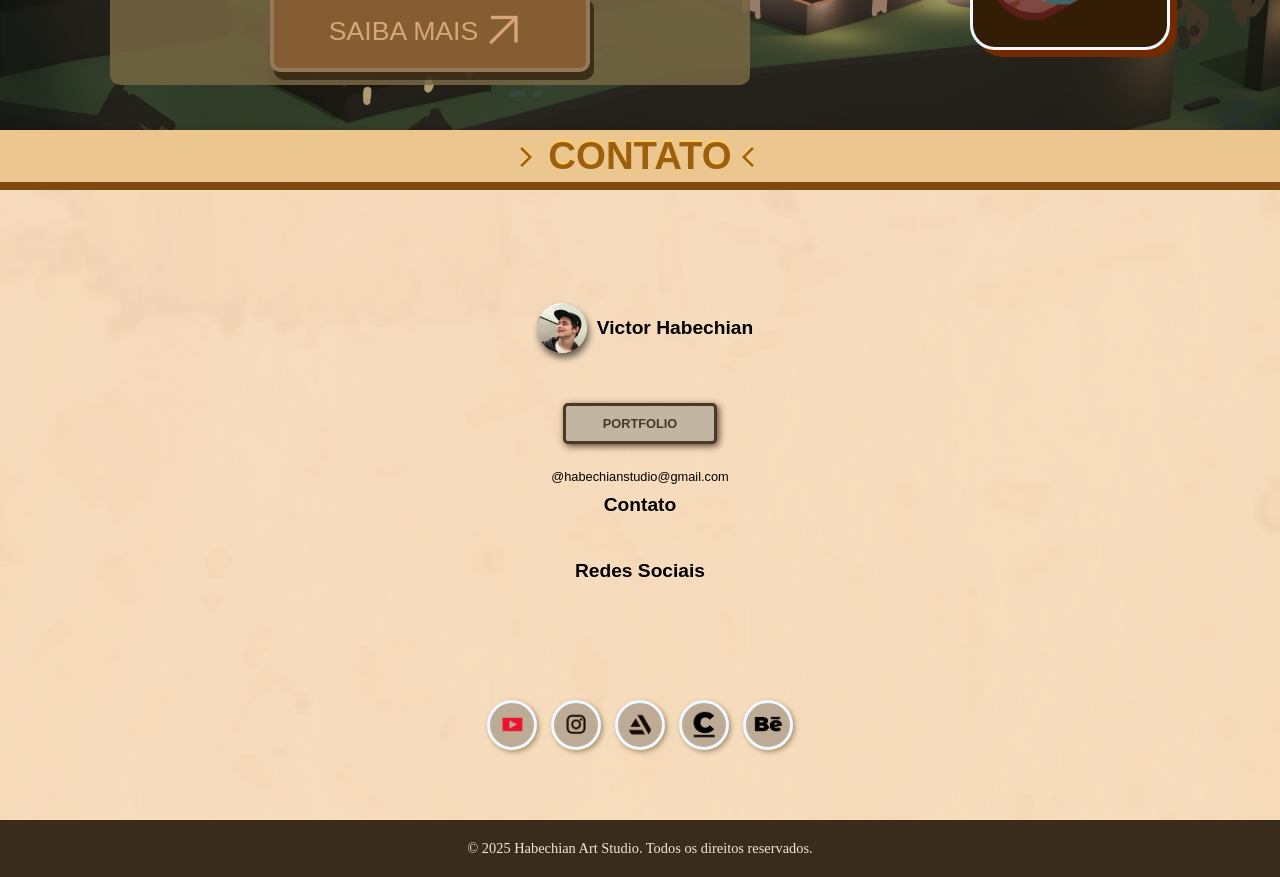
==== commit 18d0c954: "..." ====
--- a/index.html
+++ b/index.html
@@ -301,11 +301,16 @@
                 <div>
                     
                     <p>@habechianstudio@gmail.com</p>
-                    <h2>Contato</h2>
+                    <h2>Contato 
+                        <br>
+                        <br>
+                        <br>
+                        Redes Sociais
+                    </h2>
                     
                 </div>
             </div>
-            <p><strong>Redes Sociais</strong></p>
+
 
             <div class=" social-icon-div">
                 <a href="https://www.youtube.com/@HabechianArtStudio" target="_blank" class="social-icon-img">
--- a/css/index.css
+++ b/css/index.css
@@ -247,7 +247,7 @@
 .lixaodobairro-img {
     width: 150px;
     height: 150px;
-    background-color: #3a2c1d;
+    background-color: #3d1606;
     align-self: center;
     background-size: cover;
     background-image: url(../media/series/LB/LOGO.png);
@@ -1055,9 +1055,17 @@
 /* QUANDO FICAR PEQUENO */
 
 @media  (max-width: 1080px) {
+
+    .separar-section {
+    font-size: 0.7em;
+    }
+
     .main-image-logo {
     height: 100px;
     width: 100px;
+    }
+    .main-image-logo {
+    height: 50px;
     }
 
     .medoprofundo-img {
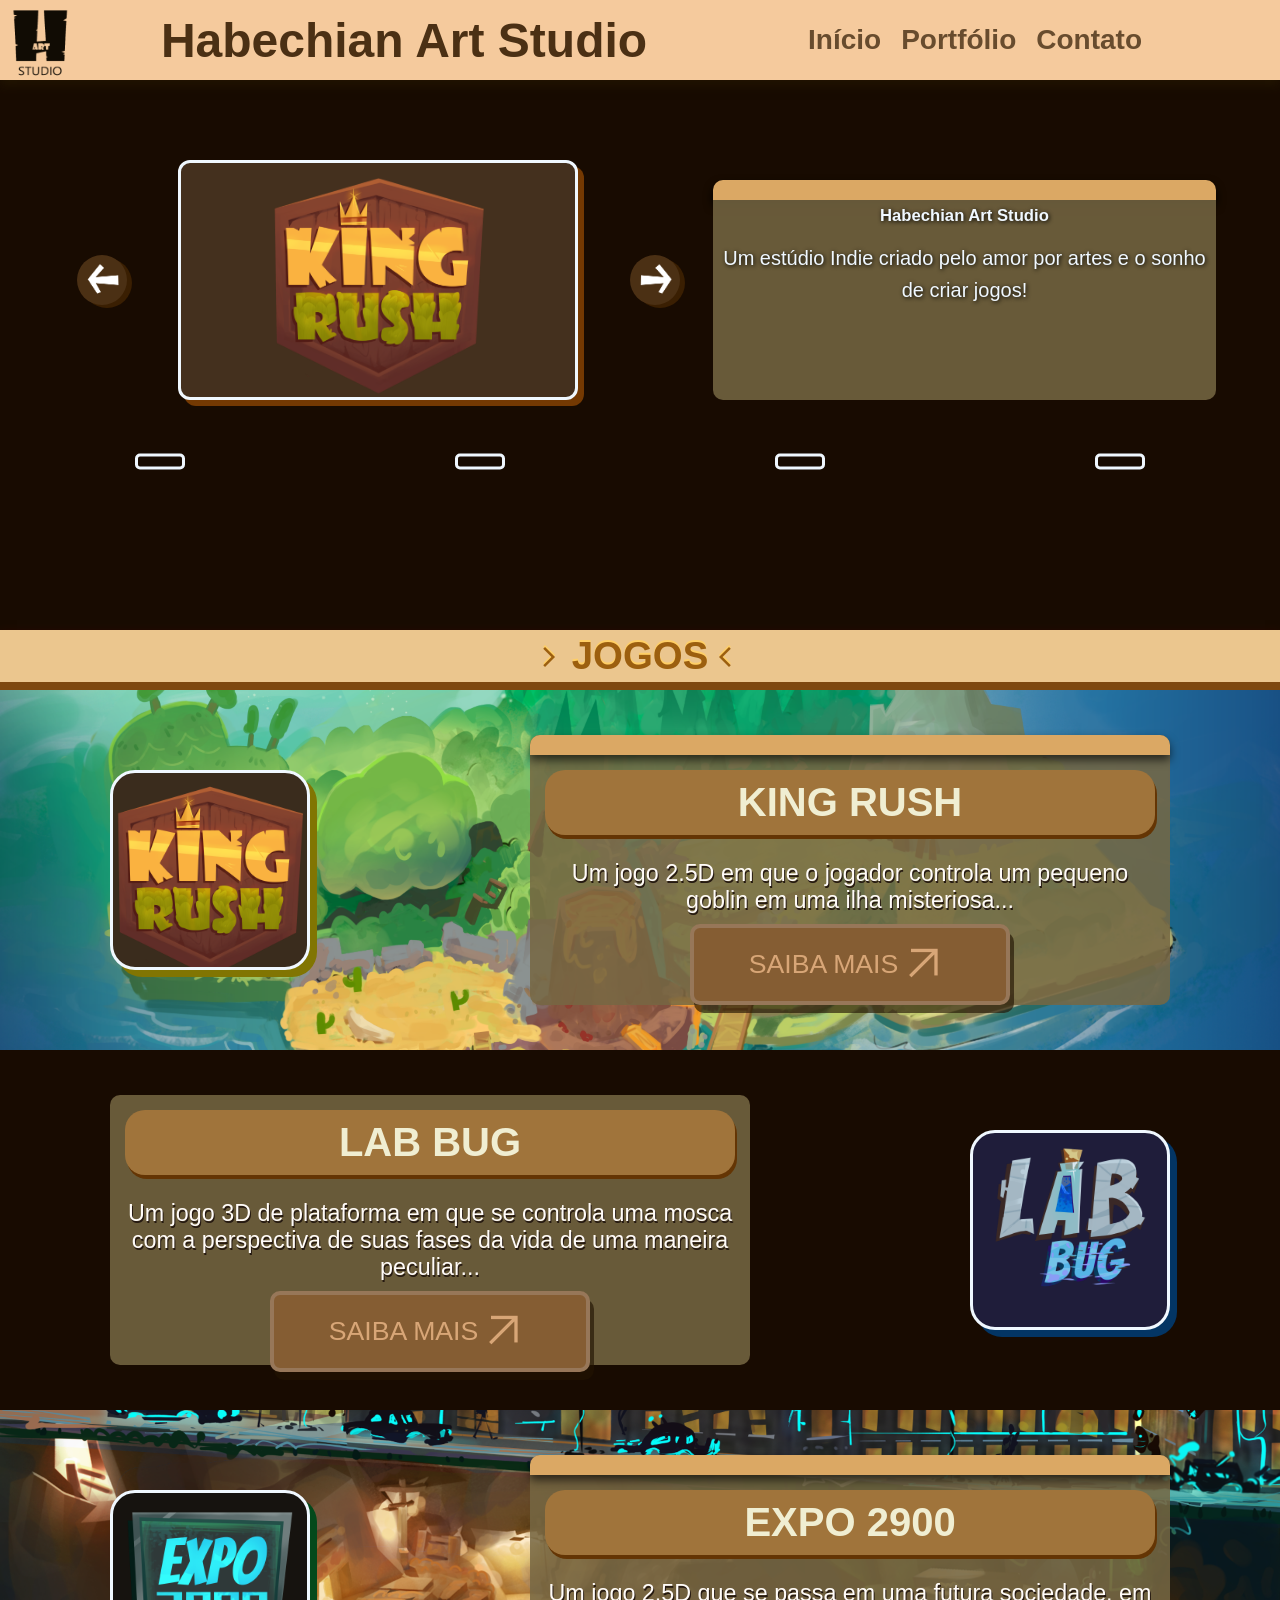
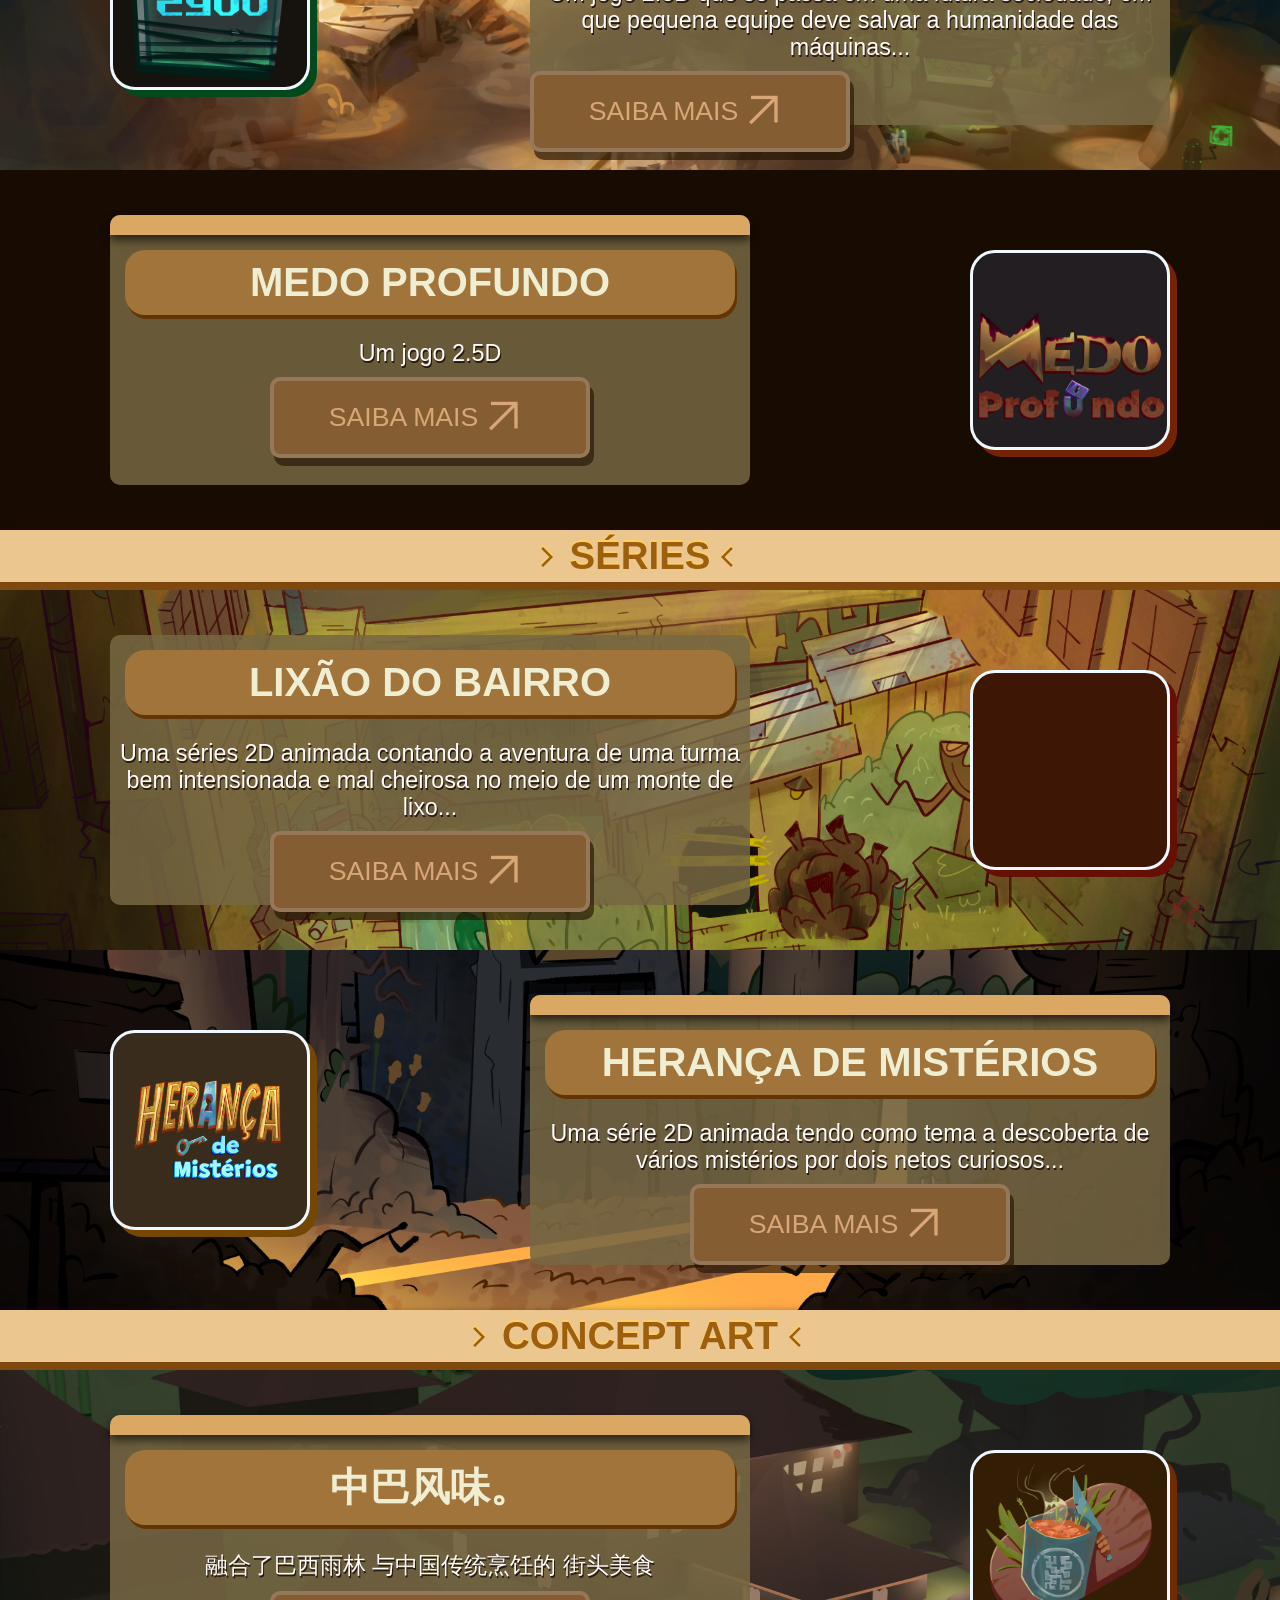
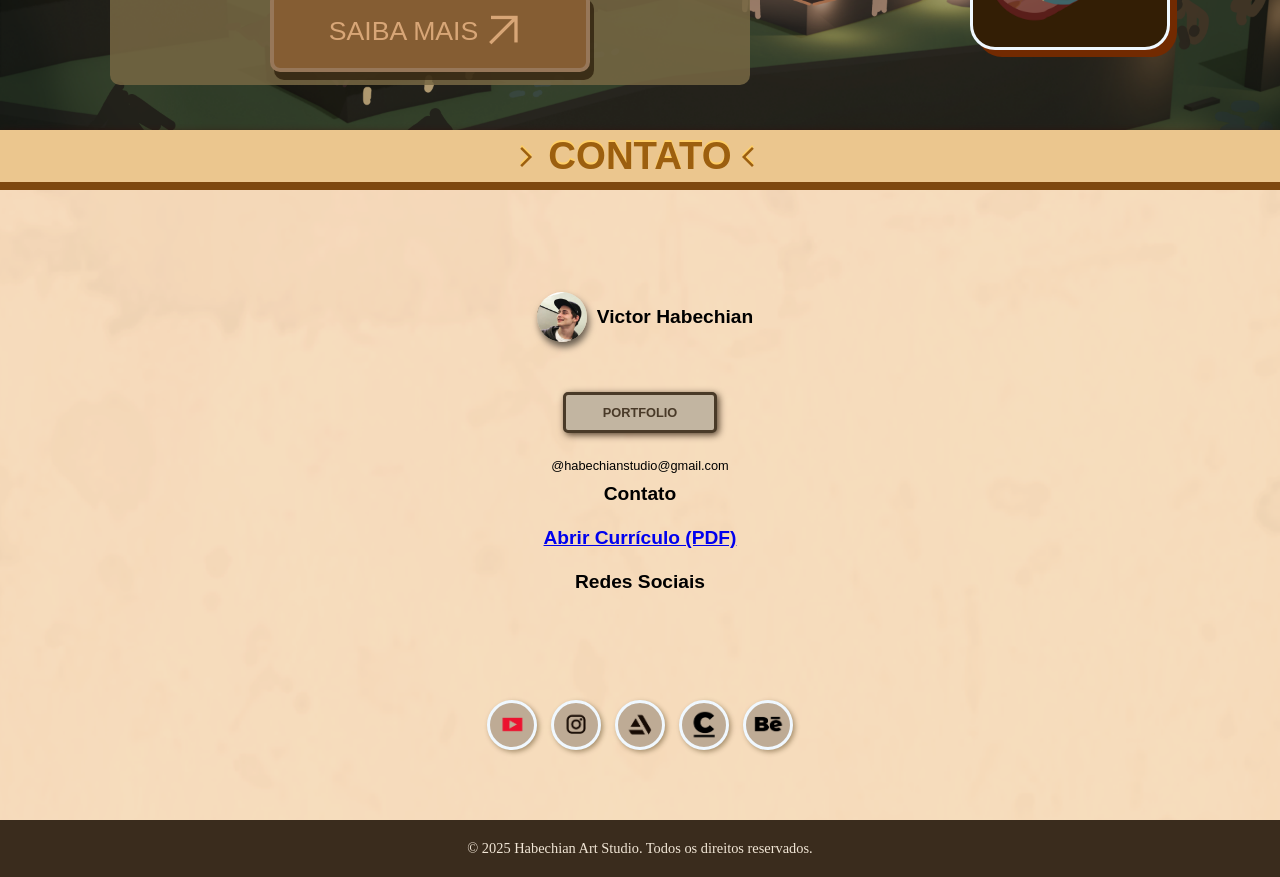
==== commit 2964b75e: "Add CV" ====
--- a/index.html
+++ b/index.html
@@ -304,6 +304,10 @@
                     <h2>Contato 
                         <br>
                         <br>
+                        <a href="media/CV/CV.pdf" target="_blank" rel="noopener noreferrer" class="botao-curriculo">
+                        Abrir Currículo (PDF)
+                        </a>
+                        <br>
                         <br>
                         Redes Sociais
                     </h2>
--- a/css/index.css
+++ b/css/index.css
@@ -1057,7 +1057,8 @@
 @media  (max-width: 1080px) {
 
     .separar-section {
-    font-size: 0.7em;
+    font-size: 0.7em;    
+    height: 70px;
     }
 
     .main-image-logo {
@@ -1135,6 +1136,7 @@
 
    
 }
+
 
 /* QUANDO FICAR GRANDE */
 @media  (min-width: 1080px) {
